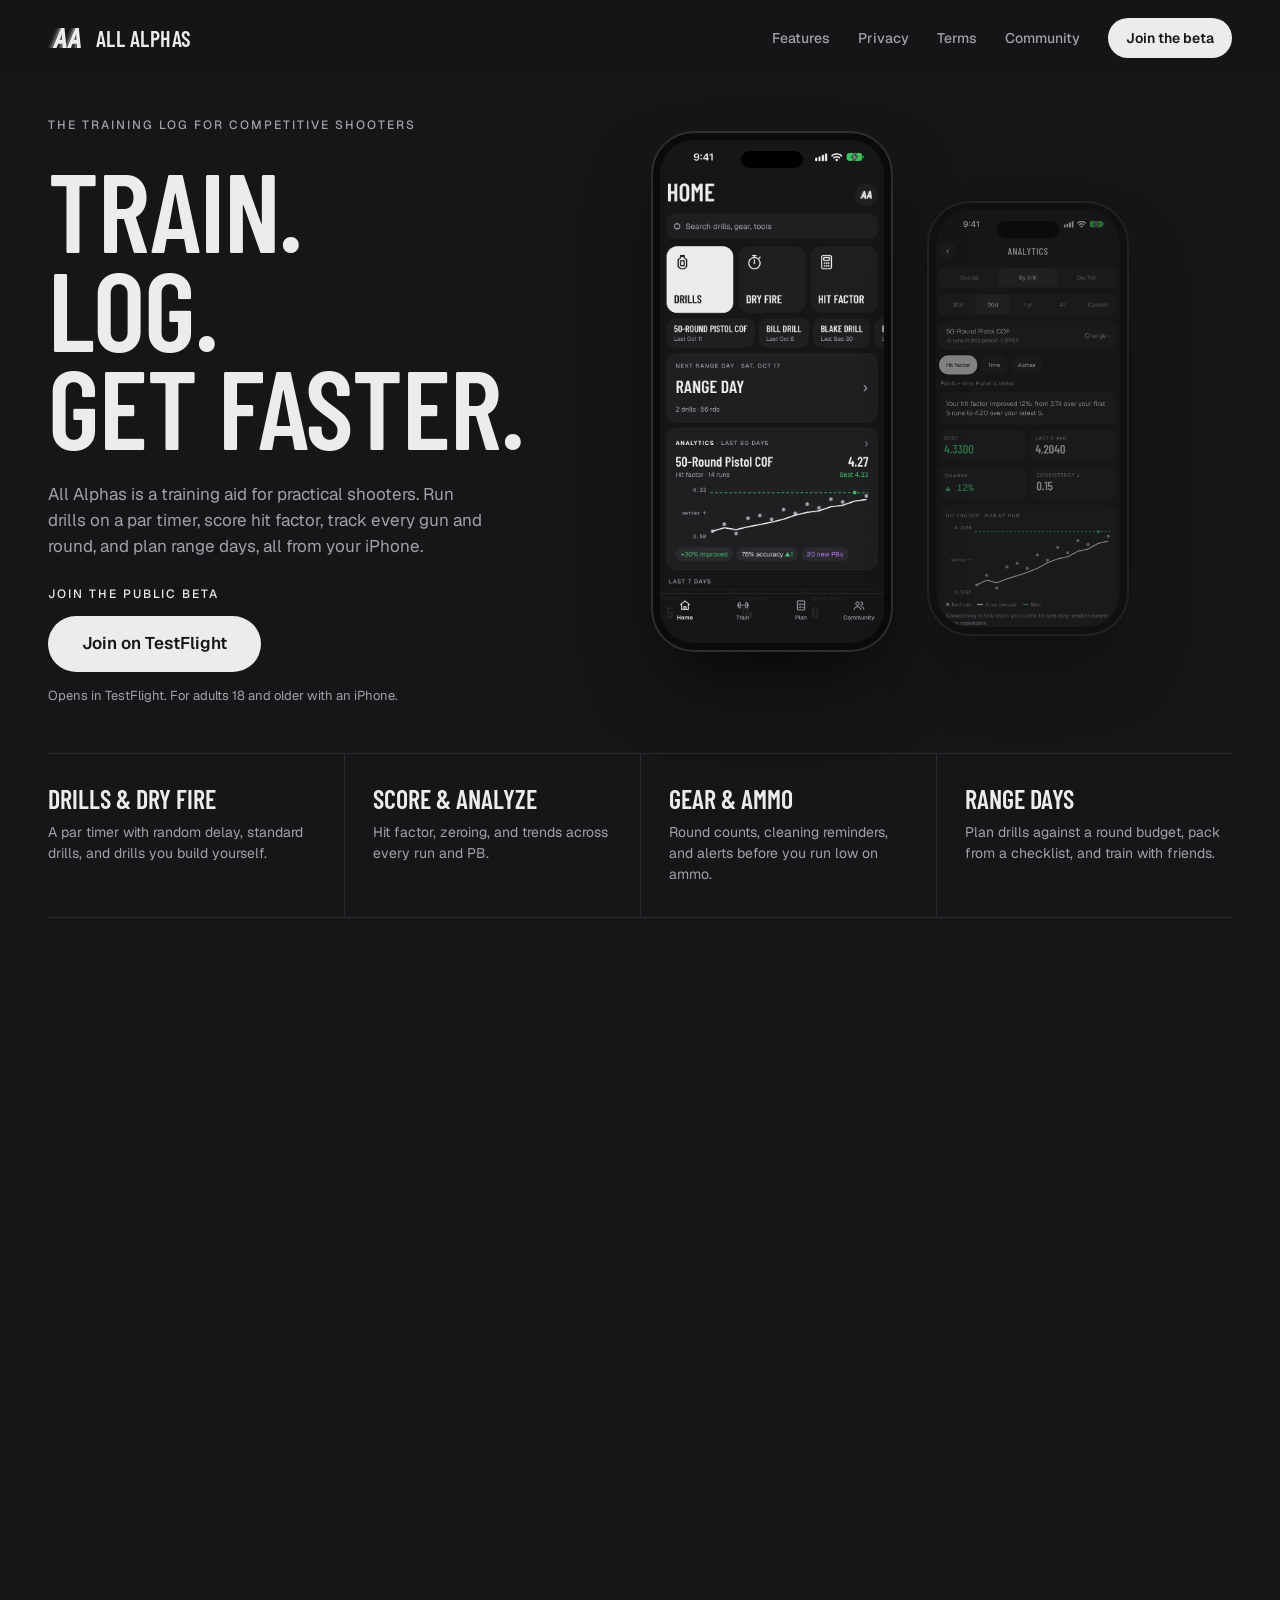
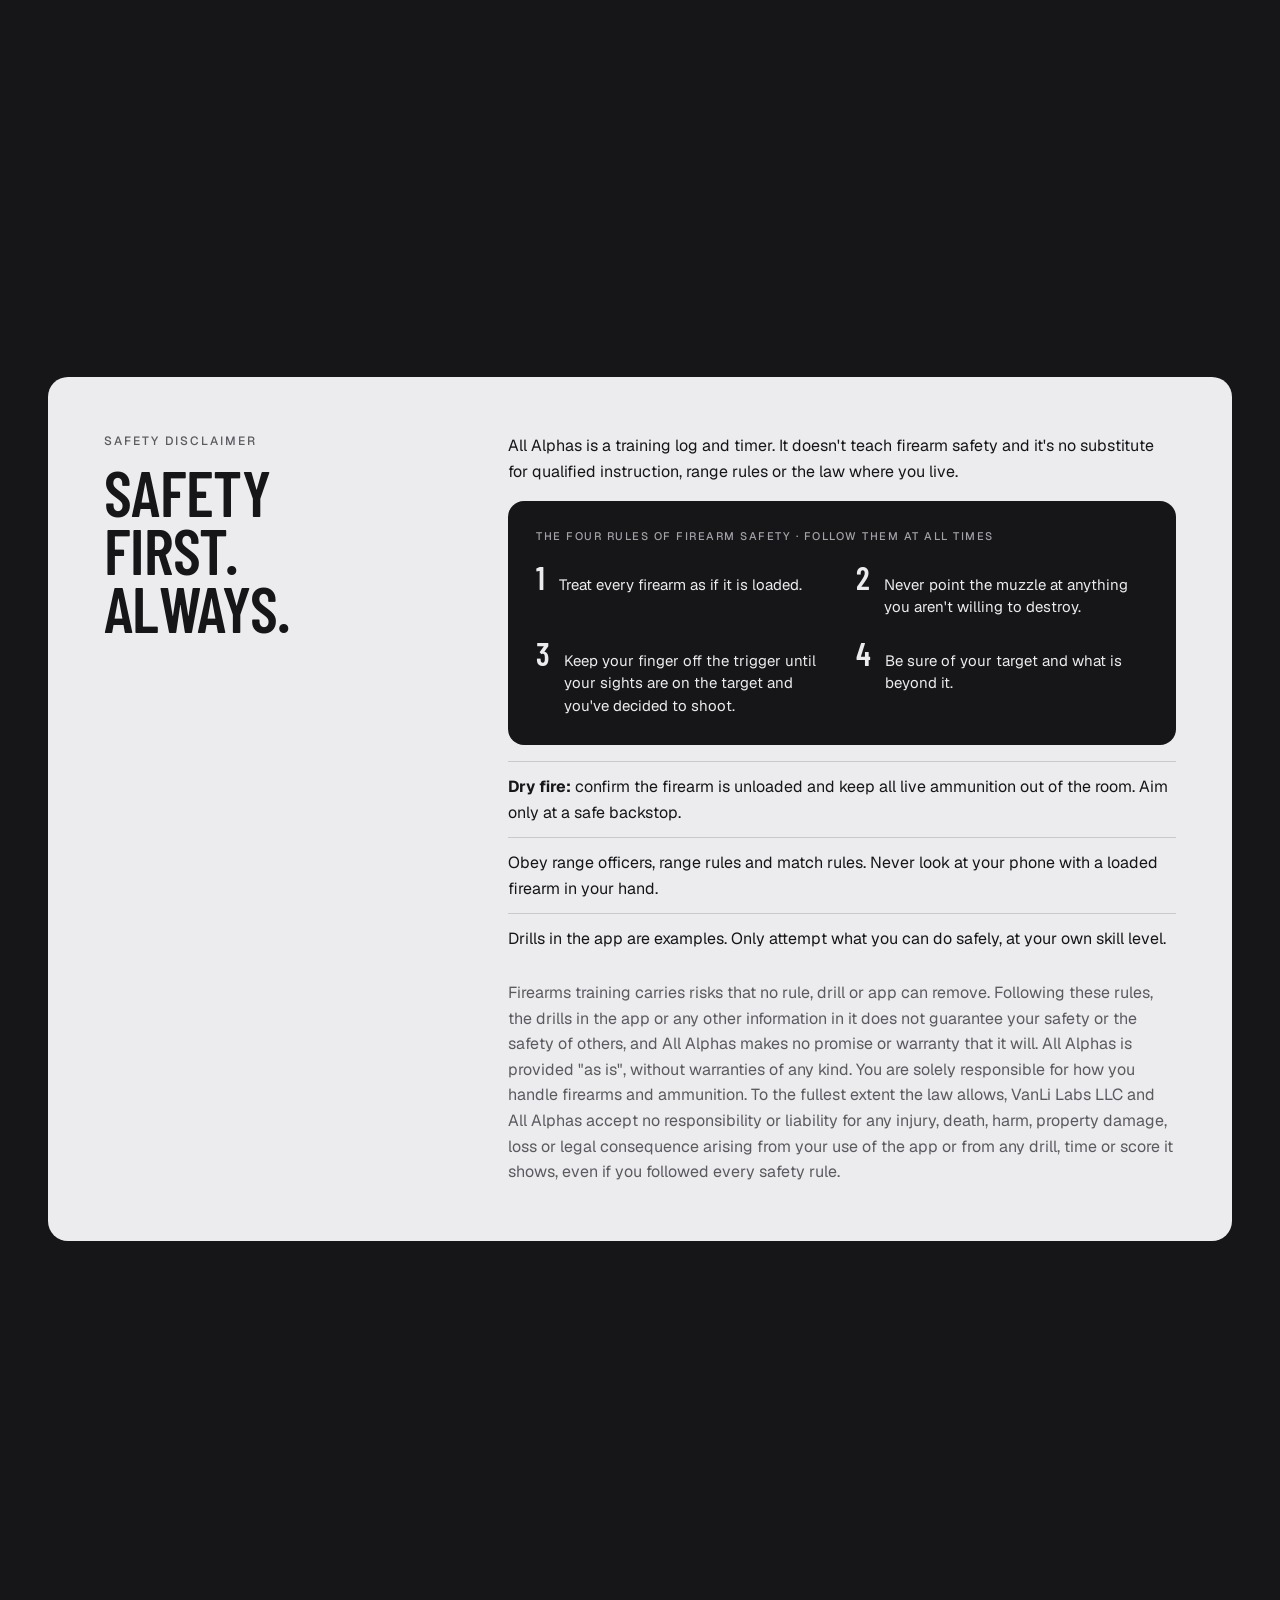
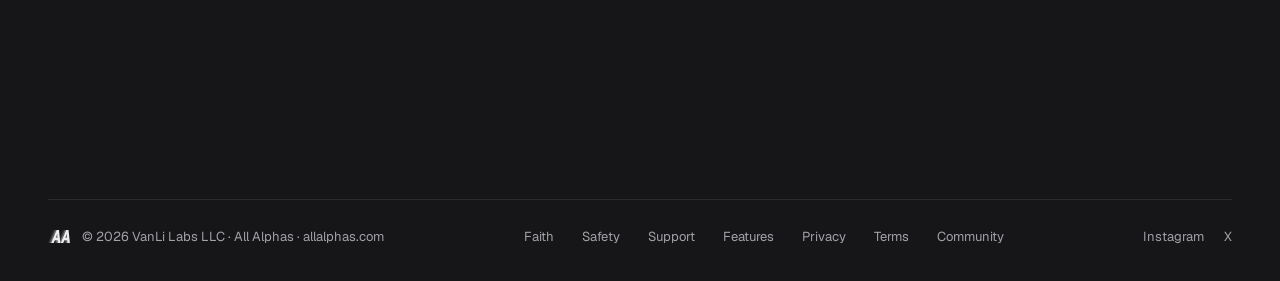
==== index.html @ 9bcdd229 "Launch audit fixes: self-hosted fonts, accessibility, stale text Fonts served from the site (OFL tex" ====
<!DOCTYPE html>
<html lang="en">
<head>
<meta charset="UTF-8">
<meta http-equiv="Content-Security-Policy" content="default-src 'self'; script-src 'self' 'sha256-rJbnbxV+ut60FUCMux+3xecOvlRTgTyFWdttNgxekUw=' 'sha256-/9OlX+zkD22YCrspq30CoqWCmmkGF4t2o6hszdd3/6A='; style-src 'self'; font-src 'self'; img-src 'self'; connect-src 'self'; object-src 'none'; base-uri 'none'; form-action 'none'; upgrade-insecure-requests">
<meta name="viewport" content="width=device-width, initial-scale=1">
<meta name="theme-color" content="#161618">
<meta name="color-scheme" content="dark">
<title>All Alphas — The training log for competitive shooters</title>
<meta name="description" content="All Alphas is a training aid for practical shooters. Run drills on a par timer, score hit factor, track every gun and round, and plan range days, all from your iPhone.">
<link rel="canonical" href="https://allalphas.com/">
<link rel="icon" type="image/png" href="/assets/favicon.png">
<link rel="apple-touch-icon" href="/assets/icon.png">
<link rel="stylesheet" href="/styles.css?v=14">
<script>
  // Old one-page links (/#privacy etc.) now live on their own pages.
  (function () {
    var pages = ['privacy', 'terms', 'community'];
    var h = location.hash.replace('#', '');
    if (pages.indexOf(h) !== -1) location.replace('/' + h + '/');
  })();
</script>
<script>
  // Scroll animations are an enhancement: skip them for people who ask for reduced motion.
  if (!window.matchMedia('(prefers-reduced-motion: reduce)').matches) document.documentElement.classList.add('js');
</script>
</head>
<body>
<a class="skip-link" href="#main">Skip to content</a>

<div class="scroll-progress" id="scroll-progress" aria-hidden="true"></div>

<nav class="nav" id="nav">
  <a href="/" class="nav-brand" aria-label="All Alphas home">
    <img src="/assets/logo.svg" alt="">
    <span class="nav-wordmark">ALL ALPHAS</span>
  </a>
  <div class="nav-links" id="nav-links">
    <a class="nav-link" href="/features/">Features</a>
    <a class="nav-link" href="/privacy/">Privacy</a>
    <a class="nav-link" href="/terms/">Terms</a>
    <a class="nav-link" href="/community/">Community</a>
    <a class="pill" href="https://testflight.apple.com/join/QeFHPPyd" target="_blank" rel="noopener" id="join-link">Join the beta</a>
  </div>
  <button class="nav-toggle" id="nav-toggle" aria-label="Open menu" aria-controls="nav-links" aria-expanded="false">&#9776;</button>
</nav>

<div id="top"></div>

<main id="main">
<section class="hero">
  <div class="hero-copy">
    <span class="eyebrow">THE TRAINING LOG FOR COMPETITIVE SHOOTERS</span>
    <h1>TRAIN.<br>LOG.<br>GET FASTER.</h1>
    <p>All Alphas is a training aid for practical shooters. Run drills on a par timer, score hit factor, track every gun and round, and plan range days, all from your iPhone.</p>
    <div class="beta" id="beta">
      <span class="beta-title">JOIN THE PUBLIC BETA</span>
      <a class="pill download-btn" href="https://testflight.apple.com/join/QeFHPPyd" target="_blank" rel="noopener">Join on TestFlight</a>
      <p class="beta-note">Opens in TestFlight. For adults 18 and older with an iPhone.</p>
    </div>
  </div>
  <div class="hero-art">
    <div class="phone behind shot-analytics">
      <img src="assets/screenshot-analytics.png" width="640" height="1391" alt="All Alphas Analytics screen showing hit factor by drill over 90 days: best 4.33, last-five average 4.20, a 12% improvement, and a run-by-run chart.">
    </div>
    <div class="phone front shot-home">
      <img src="assets/screenshot-home.png" width="640" height="1391" alt="All Alphas Home screen with shortcuts to Drills, Dry Fire and Hit Factor, the next range day, and a 90-day analytics chart for the 50-Round Pistol COF.">
    </div>
  </div>
</section>

<div class="features">
  <div class="feature">
    <h2>DRILLS &amp; DRY FIRE</h2>
    <p>A par timer with random delay, standard drills, and drills you build yourself.</p>
  </div>
  <div class="feature">
    <h2>SCORE &amp; ANALYZE</h2>
    <p>Hit factor, zeroing, and trends across every run and PB.</p>
  </div>
  <div class="feature">
    <h2>GEAR &amp; AMMO</h2>
    <p>Round counts, cleaning reminders, and alerts before you run low on ammo.</p>
  </div>
  <div class="feature">
    <h2>RANGE DAYS</h2>
    <p>Plan drills against a round budget, pack from a checklist, and train with friends.</p>
  </div>
</div>

<section class="faith" id="faith">
  <h2>STATEMENT OF FAITH</h2>
  <span class="faith-rule" aria-hidden="true"></span>
  <div class="faith-body">
    <p>Serving our Lord and Savior, Jesus Christ, will always be our first priority.</p>
    <p>Under no circumstances will we ever sacrifice this. Our faith will be shown by both words and actions as we grow.</p>
    <p>Faith is the driver of every decision we make and we take deep responsibility in the stewardship He has entrusted us.</p>
    <p>We encourage everyone to find and love Him, as He will always love you.</p>
  </div>
  <figure class="faith-verse">
    <figcaption>COLOSSIANS 3:23 (NIV)</figcaption>
    <blockquote>&ldquo;Whatever you do, work at it with all your heart, as working for the Lord.&rdquo;</blockquote>
  </figure>
  <div class="faith-brand">
    <img src="/assets/logo.svg" alt="">
    <span>ALL ALPHAS</span>
  </div>
</section>

<div class="safety-panel" id="safety">
  <div class="section-label">
    <span class="eyebrow">SAFETY DISCLAIMER</span>
    <h2>SAFETY<br>FIRST.<br>ALWAYS.</h2>
  </div>
  <div class="safety-body">
    <p>All Alphas is a training log and timer. It doesn't teach firearm safety and it's no substitute for qualified instruction, range rules or the law where you live.</p>
    <div class="rules-card">
      <span class="label">THE FOUR RULES OF FIREARM SAFETY · FOLLOW THEM AT ALL TIMES</span>
      <div class="rules-grid">
        <div class="rule"><span class="num">1</span><span class="text">Treat every firearm as if it is loaded.</span></div>
        <div class="rule"><span class="num">2</span><span class="text">Never point the muzzle at anything you aren't willing to destroy.</span></div>
        <div class="rule"><span class="num">3</span><span class="text">Keep your finger off the trigger until your sights are on the target and you've decided to shoot.</span></div>
        <div class="rule"><span class="num">4</span><span class="text">Be sure of your target and what is beyond it.</span></div>
      </div>
    </div>
    <div class="safety-list">
      <span><strong>Dry fire:</strong> confirm the firearm is unloaded and keep all live ammunition out of the room. Aim only at a safe backstop.</span>
      <span>Obey range officers, range rules and match rules. Never look at your phone with a loaded firearm in your hand.</span>
      <span>Drills in the app are examples. Only attempt what you can do safely, at your own skill level.</span>
    </div>
    <p class="liability">Firearms training carries risks that no rule, drill or app can remove. Following these rules, the drills in the app or any other information in it does not guarantee your safety or the safety of others, and All Alphas makes no promise or warranty that it will. All Alphas is provided "as is", without warranties of any kind. You are solely responsible for how you handle firearms and ammunition. To the fullest extent the law allows, VanLi Labs LLC and All Alphas accept no responsibility or liability for any injury, death, harm, property damage, loss or legal consequence arising from your use of the app or from any drill, time or score it shows, even if you followed every safety rule.</p>
  </div>
</div>

<section class="section" id="support">
  <div class="section-label">
    <span class="eyebrow">SUPPORT</span>
    <h2>GET HELP.</h2>
  </div>
  <div class="support-body">
    <div class="email-card">
      <div>
        <span class="label">EMAIL</span>
        <a href="mailto:support@allalphas.com">SUPPORT@ALLALPHAS.COM</a>
      </div>
      <a class="pill" href="mailto:support@allalphas.com">Email us</a>
    </div>
    <div class="help-grid">
      <div class="help-card">
        <span class="title">RESTORE YOUR DATA</span>
        <span class="body">Profile → Privacy &amp; data → Restore from backup. Or sign in with All Alphas Pro and turn on Cloud sync.</span>
      </div>
      <div class="help-card">
        <span class="title">MANAGE SUBSCRIPTION</span>
        <span class="body">iPhone Settings → your name → Subscriptions → All Alphas.</span>
      </div>
      <div class="help-card">
        <span class="title">DELETE YOUR ACCOUNT</span>
        <span class="body">Profile → Account → Delete account. This removes your account and cloud data.</span>
      </div>
    </div>
    <span class="support-foot">When you email, include your iOS version and the app version (shown at the bottom of Profile).</span>
  </div>
</section>

</main>

<footer>
  <div class="brand">
    <img src="/assets/logo.svg" alt="">
    <span>© 2026 VanLi Labs LLC · All Alphas · allalphas.com</span>
  </div>
  <div class="links">
    <a href="/#faith">Faith</a>
    <a href="/#safety">Safety</a>
    <a href="/#support">Support</a>
    <a href="/features/">Features</a>
    <a href="/privacy/">Privacy</a>
    <a href="/terms/">Terms</a>
    <a href="/community/">Community</a>
  </div>
  <div class="social-links">
    <a href="https://instagram.com/allalphas.app" target="_blank" rel="noopener">Instagram</a>
    <a href="https://x.com/allalphas.app" target="_blank" rel="noopener">X</a>
  </div>
</footer>

<script src="/app.js?v=9"></script>
</body>
</html>
---- styles.css ----
/* Fonts are served from this site, so no visitor data goes to a font host. SIL Open Font License: assets/fonts/OFL.txt */
@font-face { font-family: 'Barlow Condensed'; font-style: normal; font-weight: 500; font-display: swap; src: url('/assets/fonts/BarlowCondensed_500Medium.ttf') format('truetype'); }
@font-face { font-family: 'Barlow Condensed'; font-style: normal; font-weight: 600; font-display: swap; src: url('/assets/fonts/BarlowCondensed_600SemiBold.ttf') format('truetype'); }
@font-face { font-family: 'Barlow Condensed'; font-style: normal; font-weight: 700; font-display: swap; src: url('/assets/fonts/BarlowCondensed_700Bold.ttf') format('truetype'); }
@font-face { font-family: 'Geist'; font-style: normal; font-weight: 400; font-display: swap; src: url('/assets/fonts/Geist_400Regular.ttf') format('truetype'); }
@font-face { font-family: 'Geist'; font-style: normal; font-weight: 500; font-display: swap; src: url('/assets/fonts/Geist_500Medium.ttf') format('truetype'); }
@font-face { font-family: 'Geist'; font-style: normal; font-weight: 600; font-display: swap; src: url('/assets/fonts/Geist_600SemiBold.ttf') format('truetype'); }
@font-face { font-family: 'Geist'; font-style: normal; font-weight: 700; font-display: swap; src: url('/assets/fonts/Geist_700Bold.ttf') format('truetype'); }
@font-face { font-family: 'Geist Mono'; font-style: normal; font-weight: 500; font-display: swap; src: url('/assets/fonts/GeistMono_500Medium.ttf') format('truetype'); }
@font-face { font-family: 'Geist Mono'; font-style: normal; font-weight: 600; font-display: swap; src: url('/assets/fonts/GeistMono_600SemiBold.ttf') format('truetype'); }

/* All Alphas marketing site — tokens taken from src/theme/tokens.ts in ethanlight1110/all-alphas */

:root {
  --bg: #161618;
  --card: #1f1f22;
  --raise: #2a2a2e;
  --line: #2a2a2e;
  --ink: #ececee;
  --mute: #a1a1a8;
  --faint: #6c6c73;
  --inv: #ececee;
  --inv-ink: #161618;
  --good: #3fc168;
  --bad: #ff6f6b;
  --pb: #ba7afb;
  --inverted-surface: #ececee;
  --inverted-ink: #161618;
  --inverted-mute: #5a5a60;
  --inverted-rule: #c9c9cd;
  --inverted-rule-2: #d0d0d4;
  --content-max: 74rem;
  --side-pad: 3rem;
  color-scheme: dark;
}

* { box-sizing: border-box; }

html {
  background: var(--bg);
  scroll-behavior: smooth;
  /* The nav is sticky, so in-page links stop just below it. */
  scroll-padding-top: 4.75rem;
}

body {
  margin: 0;
  background: var(--bg);
  color: var(--ink);
  font-family: 'Geist', system-ui, -apple-system, sans-serif;
  -webkit-font-smoothing: antialiased;
}

a { color: inherit; text-decoration: none; overflow-wrap: anywhere; }

/* Feedback is instant on press (not on release). The tiny touchstart listener in app.js makes
   :active fire on iOS Safari. The default grey tap flash is replaced by these states. */
a, button { -webkit-tap-highlight-color: transparent; }
a:active, .nav-toggle:active { opacity: .6; }

a:focus-visible, button:focus-visible {
  outline: 2px solid var(--ink);
  outline-offset: 3px;
}
.safety-panel a:focus-visible { outline-color: var(--inverted-ink); }

.display {
  font-family: 'Barlow Condensed', sans-serif;
  text-transform: uppercase;
}

.mono {
  font-family: 'Geist Mono', ui-monospace, monospace;
}

.wrap {
  max-width: var(--content-max);
  margin: 0 auto;
  padding-left: var(--side-pad);
  padding-right: var(--side-pad);
}

/* ---------- Nav ---------- */

/* Translucent, sticky chrome: content scrolls underneath. The divider only appears once the page
   has scrolled (app.js toggles .scrolled), so it separates the bar from content rather than
   sitting there permanently. */
.nav {
  position: sticky;
  top: 0;
  z-index: 40;
  display: flex;
  align-items: center;
  justify-content: space-between;
  padding: 1.125rem var(--side-pad);
  background: rgba(22, 22, 24, .86); /* dense enough to keep the links legible over the light Safety panel */
  -webkit-backdrop-filter: blur(20px) saturate(180%);
  backdrop-filter: blur(20px) saturate(180%);
  border-bottom: 1px solid transparent;
  transition: border-color 200ms ease;
}

.nav.scrolled { border-bottom-color: var(--line); }

@supports not ((backdrop-filter: blur(1px)) or (-webkit-backdrop-filter: blur(1px))) {
  .nav { background: var(--bg); }
}
@media (prefers-reduced-transparency: reduce) {
  .nav { background: var(--bg); -webkit-backdrop-filter: none; backdrop-filter: none; }
}
@media (prefers-contrast: more) {
  .nav { background: var(--bg); -webkit-backdrop-filter: none; backdrop-filter: none; border-bottom-color: var(--mute); }
}

.nav-brand {
  display: flex;
  align-items: center;
  gap: 0.75rem;
  /* 44px-tall hit area without changing the look */
  padding: 0.75rem 0;
  margin: -0.75rem 0;
}

.nav-brand img {
  width: 36px;
  height: auto;
}

.nav-wordmark {
  font: 600 1.375rem/1 'Barlow Condensed', sans-serif;
  letter-spacing: 0.0227em;
}

.nav-links {
  display: flex;
  align-items: center;
  gap: 1.75rem;
  font: 500 0.875rem 'Geist', sans-serif;
}

.nav-links a.nav-link {
  color: var(--mute);
  transition: color 150ms ease;
}

.pill {
  display: inline-flex;
  align-items: center;
  height: 2.5rem;
  padding: 0 1.125rem;
  border-radius: 999px;
  background: var(--inv);
  color: var(--inv-ink);
  font: 600 0.875rem/1 'Geist', sans-serif;
  position: relative;
  transition: background 150ms ease, transform 220ms cubic-bezier(.2, .7, .2, 1);
}

/* Invisible padding so the tap area is at least 44px tall even when the pill is 36-40px. */
.pill::before {
  content: "";
  position: absolute;
  inset: -4px -2px;
}

/* Responds on press, settles back with a soft ease-out on release. */
.pill:active {
  opacity: 1;
  transform: scale(.97);
  transition-duration: 80ms, 80ms;
}

.nav-toggle {
  display: none;
  background: none;
  border: none;
  color: var(--ink);
  font-size: 1.75rem;
  line-height: 1;
  cursor: pointer;
  padding: 0.25rem 0.5rem;
  min-width: 2.75rem;
  min-height: 2.75rem;
  align-items: center;
  justify-content: center;
}

/* Hover only on devices that can hover (on touch it sticks after a tap). */
@media (hover: hover) {
  .nav-links a.nav-link:hover,
  footer .links a:hover,
  footer .social-links a:hover { color: var(--ink); }
  .pill:hover { background: #ffffff; }
}

/* ---------- Hero ---------- */

.hero {
  display: grid;
  grid-template-columns: minmax(0,1fr) minmax(0,1fr);
  align-items: center;
  padding: 0 var(--side-pad) 3rem;
  gap: 1.5rem;
}

.hero-copy {
  display: flex;
  flex-direction: column;
  gap: 1.625rem;
  padding-top: 2.5rem;
}

.eyebrow {
  font: 500 0.75rem 'Geist', sans-serif;
  letter-spacing: 0.1667em;
  color: var(--mute);
}

.hero h1 {
  margin: 0;
  font: 600 7rem/.88 'Barlow Condensed', sans-serif;
  letter-spacing: -.01em;
}

.hero p {
  margin: 0;
  max-width: 27.5rem;
  font: 400 1.0625rem/1.55 'Geist', sans-serif;
  color: var(--mute);
}

.store-row {
  display: flex;
  align-items: center;
  gap: 1rem;
  flex-wrap: wrap;
}

.store-badge {
  height: 3.25rem;
  padding: 0 1.375rem;
  border-radius: 12px;
  background: #000;
  border: 1px solid #4a4a50;
  display: flex;
  flex-direction: column;
  justify-content: center;
  color: #fff;
}

.store-badge span.small { font: 500 0.625rem 'Geist', sans-serif; }
.store-badge span.big { font: 600 1.1875rem/1 'Geist', sans-serif; }

.store-caption {
  font: 500 0.75rem 'Geist Mono', monospace;
  color: var(--mute);
}

/* ---------- Beta sign-up ---------- */

.beta {
  display: flex;
  flex-direction: column;
  align-items: flex-start;
  gap: 0.875rem;
  width: 100%;
  max-width: 28.75rem;
}

.beta-form,
.beta-done {
  display: flex;
  flex-direction: column;
  gap: 0.625rem;
  width: 100%;
  text-align: left;
}

.beta-form[hidden],
.beta-done[hidden],
.store-badge[hidden] { display: none; }

.beta-title {
  font: 500 0.75rem 'Geist', sans-serif;
  letter-spacing: 0.1667em;
  color: var(--ink);
}

.beta-row {
  display: flex;
  gap: 0.625rem;
  width: 100%;
}

.beta-input {
  flex: 1 1 0;
  min-width: 0;
  height: 3rem;
  padding: 0 1rem;
  border-radius: 12px;
  border: 1px solid #3a3a40;
  background: var(--card);
  color: var(--ink);
  font: 400 1rem 'Geist', sans-serif;
  appearance: none;
  -webkit-appearance: none;
}

.beta-input::placeholder { color: var(--faint); }

.beta-input:focus-visible,
.beta-check input:focus-visible {
  outline: 2px solid var(--ink);
  outline-offset: 2px;
}

.beta-submit {
  height: 3rem;
  padding: 0 1.375rem;
  border: none;
  cursor: pointer;
  white-space: nowrap;
  font-size: 0.9375rem;
}

.beta-submit:disabled { opacity: .6; cursor: default; }

.beta-check {
  display: flex;
  align-items: center;
  gap: 0.625rem;
  font: 400 0.875rem/1.4 'Geist', sans-serif;
  color: var(--mute);
  cursor: pointer;
}

.beta-check input {
  width: 20px;
  height: 20px;
  flex: 0 0 auto;
  margin: 0;
  accent-color: var(--ink);
}

.beta-status {
  margin: 0;
  min-height: 0;
  font: 500 0.875rem/1.4 'Geist', sans-serif;
  color: var(--good);
}
.beta-status:empty { display: none; }
.beta-status.error { color: var(--bad); }

.hero .beta-note,
.hero .beta-done p {
  margin: 0;
  max-width: none;
  font: 400 0.8125rem/1.5 'Geist', sans-serif;
  color: var(--mute);
}

.hero .beta-done p { font-size: 1.0625rem; }

.beta-note a { text-decoration: underline; }

.beta-trap {
  position: absolute;
  left: -10000px;
  width: 1px;
  height: 1px;
  overflow: hidden;
}

.visually-hidden {
  position: absolute;
  width: 1px;
  height: 1px;
  margin: -1px;
  padding: 0;
  overflow: hidden;
  clip: rect(0 0 0 0);
  white-space: nowrap;
  border: 0;
}

.hero-art {
  position: relative;
  display: flex;
  flex-wrap: wrap;
  align-items: flex-start;
  gap: 2.25rem;
}

.phone {
  position: relative;
  display: block;
  box-sizing: border-box;
  width: 240px;
  flex: 0 0 auto;
  aspect-ratio: 282 / 610;
  border-radius: 42px;
  background: #0b0b0c;
  border: 1px solid #2e2e33;
  box-shadow: 0 0 0 1px #2e2e33, 0 40px 80px -20px rgba(0,0,0,.7);
  padding: 7px;
}

.phone img {
  display: block;
  width: 100%;
  height: 100%;
  object-fit: cover;
  border-radius: 34px;
  background: #161618;
}

.phone::after {
  content: "";
  position: absolute;
  top: 18px;
  left: 50%;
  transform: translateX(-50%);
  width: 62px;
  height: 17px;
  border-radius: 9px;
  background: #000;
  pointer-events: none;
}

.hero-art .behind {
  order: 2;
  opacity: .5;
  margin-top: 70px;
  width: 200px;
}

.hero-art .front {
  order: 1;
}

/* ---------- Feature strip ---------- */

.features {
  margin: 0 var(--side-pad);
  display: grid;
  grid-template-columns: repeat(4, minmax(0, 1fr));
  border-top: 1px solid var(--line);
  border-bottom: 1px solid var(--line);
}

.feature {
  padding: 2rem 1.75rem;
  border-left: 1px solid var(--line);
  display: flex;
  flex-direction: column;
  gap: 0.625rem;
}

.feature:first-child {
  border-left: none;
  padding-left: 0;
}

.feature:last-child {
  padding-right: 0;
}

.feature h2,
.feature h3 {
  margin: 0;
  font: 600 1.625rem/1 'Barlow Condensed', sans-serif;
}

.feature p {
  margin: 0;
  font: 400 0.875rem/1.5 'Geist', sans-serif;
  color: var(--mute);
}

/* ---------- Section shells ---------- */

.section {
  padding: 6.875rem var(--side-pad) 0;
  display: grid;
  grid-template-columns: 21.25rem minmax(0,1fr);
  gap: 4rem;
  scroll-margin-top: 1.5rem;
}

.section:last-of-type { padding-bottom: 6.875rem; }

.section-label {
  display: flex;
  flex-direction: column;
  gap: 0.875rem;
}

.section-label .eyebrow { color: var(--mute); }

.section-label h1,
.section-label h2 {
  margin: 0;
  font: 600 4rem/.9 'Barlow Condensed', sans-serif;
  letter-spacing: -.01em;
}

.section-date {
  font: 500 0.75rem 'Geist Mono', monospace;
  color: var(--mute);
}

/* ---------- Support ---------- */

.support-body {
  display: flex;
  flex-direction: column;
  gap: 0.875rem;
}

.email-card {
  background: var(--card);
  border-radius: 20px;
  padding: 2rem;
  display: flex;
  justify-content: space-between;
  align-items: center;
  gap: 1.5rem;
  flex-wrap: wrap;
}

.email-card .label {
  font: 500 0.6875rem 'Geist', sans-serif;
  letter-spacing: 0.1364em;
  color: var(--mute);
}

.email-card a {
  font: 600 clamp(1.125rem, 5vw, 2.25rem)/1.15 'Barlow Condensed', sans-serif;
  display: block;
  margin-top: 0.375rem;
  overflow-wrap: anywhere;
}

.help-grid {
  display: grid;
  grid-template-columns: repeat(3, minmax(0, 1fr));
  gap: 0.875rem;
}

.help-card {
  background: var(--card);
  border-radius: 20px;
  padding: 1.5rem;
  display: flex;
  flex-direction: column;
  gap: 0.5rem;
}

.help-card .title {
  font: 600 1.25rem/1.05 'Barlow Condensed', sans-serif;
}

.help-card .body {
  font: 400 0.875rem/1.5 'Geist', sans-serif;
  color: var(--mute);
}

.support-foot {
  font: 400 0.8125rem 'Geist', sans-serif;
  color: var(--mute);
}

/* ---------- Safety (inverted panel) ---------- */

.safety-panel {
  margin: 6.875rem var(--side-pad) 0;
  padding: 3.5rem;
  border-radius: 20px;
  background: var(--inverted-surface);
  color: var(--inverted-ink);
  display: grid;
  grid-template-columns: 21.25rem minmax(0,1fr);
  gap: 4rem;
  scroll-margin-top: 1.5rem;
}

.safety-panel .eyebrow { color: var(--inverted-mute); }

.safety-panel h2 {
  margin: 0;
  font: 600 4rem/.9 'Barlow Condensed', sans-serif;
  letter-spacing: -.01em;
}

.safety-body {
  display: flex;
  flex-direction: column;
  gap: 1rem;
  font: 400 1rem/1.6 'Geist', sans-serif;
  max-width: 42.5rem;
}

.safety-body > p { margin: 0; }

.rules-card {
  background: var(--bg);
  color: var(--ink);
  border-radius: 16px;
  padding: 1.75rem;
  display: flex;
  flex-direction: column;
  gap: 1.125rem;
}

.rules-card .label {
  font: 500 0.6875rem 'Geist', sans-serif;
  letter-spacing: 0.1364em;
  color: var(--mute);
}

.rules-grid {
  display: grid;
  grid-template-columns: repeat(2, minmax(0, 1fr));
  gap: 1.125rem 1.75rem;
}

.rule {
  display: flex;
  gap: 0.875rem;
  align-items: baseline;
}

.rule .num {
  font: 600 2rem/1 'Barlow Condensed', sans-serif;
  flex: none;
}

.rule .text {
  font: 400 0.9375rem/1.5 'Geist', sans-serif;
}

.safety-list {
  display: flex;
  flex-direction: column;
  border-top: 1px solid var(--inverted-rule);
}

.safety-list span {
  padding: 0.75rem 0;
  border-bottom: 1px solid var(--inverted-rule);
  font: 400 1rem/1.6 'Geist', sans-serif;
}

.safety-list span:last-child { border-bottom: none; }

.liability {
  color: var(--inverted-mute);
}

/* ---------- Legal (privacy / terms) ---------- */

.legal-list {
  display: flex;
  flex-direction: column;
  max-width: 42.5rem;
  border-top: 1px solid var(--line);
}

.legal-item {
  padding: 1.375rem 0;
  border-bottom: 1px solid var(--line);
  display: flex;
  flex-direction: column;
  gap: 0.5rem;
}

.legal-item:last-child { border-bottom: none; }

.legal-item h3 {
  margin: 0;
  font: 600 1.375rem 'Barlow Condensed', sans-serif;
}

.legal-item p {
  margin: 0;
  font: 400 0.9375rem/1.6 'Geist', sans-serif;
  color: var(--mute);
}

.legal-item p a { color: var(--ink); text-decoration: underline; }

.clause {
  padding: 1.375rem 0;
  border-bottom: 1px solid var(--line);
  display: grid;
  grid-template-columns: 2.5rem 1fr;
  gap: 0.75rem;
}

.clause:last-child { border-bottom: none; }

.clause .num {
  font: 500 0.8125rem 'Geist Mono', monospace;
  color: var(--mute);
  padding-top: 0.25rem;
}

.clause .body {
  display: flex;
  flex-direction: column;
  gap: 0.5rem;
}

.clause h3 {
  margin: 0;
  font: 600 1.375rem 'Barlow Condensed', sans-serif;
}

.clause p {
  margin: 0;
  font: 400 0.9375rem/1.6 'Geist', sans-serif;
  color: var(--mute);
}

.clause p a { color: var(--ink); text-decoration: underline; }

/* ---------- Footer ---------- */

footer {
  margin: 0 var(--side-pad);
  padding: 1.75rem 0 2.25rem;
  border-top: 1px solid var(--line);
  display: flex;
  justify-content: space-between;
  align-items: center;
  flex-wrap: wrap;
  gap: 1rem;
  font: 400 0.8125rem 'Geist', sans-serif;
  color: var(--mute);
}

footer .brand {
  display: flex;
  align-items: center;
  gap: 0.625rem;
}

footer .brand img { width: 24px; height: auto; }

footer .links {
  display: flex;
  gap: 1.75rem;
  flex-wrap: wrap;
}

footer .social-links {
  display: flex;
  gap: 1.25rem;
  flex-wrap: wrap;
}

/* On touch screens, give footer links a 44px-tall row (desktop keeps the compact footer). */
@media (pointer: coarse), (max-width: 35em) {
  footer .links,
  footer .social-links { gap: 0 1.5rem; }
  footer .links a,
  footer .social-links a {
    display: inline-flex;
    align-items: center;
    min-height: 2.75rem;
  }
}

/* ---------- Inner pages ---------- */

.nav-links a.nav-link[aria-current="page"] { color: var(--ink); }

.page-main { padding-bottom: 6.875rem; }
.page-main .section { padding-top: 4.5rem; }
.page-main .section:last-of-type { padding-bottom: 0; }
.page-main .safety-panel { margin-top: 4.5rem; }

/* ---------- Faith ---------- */

.faith {
  scroll-margin-top: 1.5rem;
  max-width: 51.25rem;
  margin: 0 auto;
  padding: 6rem var(--side-pad) 0;
  display: flex;
  flex-direction: column;
  align-items: center;
  gap: 2.5rem;
  text-align: center;
}

.faith h1,
.faith h2 {
  margin: 0;
  font: 600 clamp(2.75rem, 9vw, 6rem)/.95 'Barlow Condensed', sans-serif;
  letter-spacing: -.01em;
}

.faith-rule {
  display: block;
  width: 80px;
  height: 3px;
  border-radius: 2px;
  background: var(--good);
}

.faith-body {
  display: flex;
  flex-direction: column;
  gap: 1.75rem;
  max-width: 43.75rem;
}

.faith-body p {
  margin: 0;
  font: 400 clamp(1.125rem, 2.4vw, 1.5rem)/1.6 'Geist', sans-serif;
}

.faith-verse {
  margin: 0.5rem 0 0;
  display: flex;
  flex-direction: column;
  gap: 0.75rem;
  max-width: 43.75rem;
}

.faith-verse figcaption {
  font: 500 0.875rem 'Geist', sans-serif;
  letter-spacing: 0.2857em;
  color: var(--good);
}

.faith-verse blockquote {
  margin: 0;
  font: italic 400 clamp(1.125rem, 2.4vw, 1.5rem)/1.6 'Geist', sans-serif;
  color: var(--mute);
}

.faith-brand {
  margin-top: 1.5rem;
  display: flex;
  flex-direction: column;
  align-items: center;
  gap: 0.75rem;
}

.faith-brand img { width: 64px; height: auto; }

.faith-brand span {
  font: 600 1.375rem/1 'Barlow Condensed', sans-serif;
  letter-spacing: 0.1364em;
}

@media (max-width: 35em) {
  .faith { padding-top: 3.5rem; gap: 2rem; }
  .page-main .section { padding-top: 3rem; }
  .page-main .safety-panel { margin-top: 3rem; }
}

/* ---------- Scroll motion ---------- */
/* Everything here is gated on html.js, which a head script only sets when the visitor has not
   asked for reduced motion. Without it the page is fully visible and static. */

.scroll-progress {
  position: fixed;
  top: 0;
  left: 0;
  right: 0;
  height: 2px;
  background: var(--ink);
  transform: scaleX(0);
  transform-origin: 0 50%;
  z-index: 50;
  pointer-events: none;
}

.js .reveal {
  opacity: 0;
  transform: translateY(16px);
  transition:
    opacity .45s cubic-bezier(.2, .7, .2, 1) var(--d, 0ms),
    transform .45s cubic-bezier(.2, .7, .2, 1) var(--d, 0ms),
    translate .25s ease;
}

.js .reveal.in {
  opacity: 1;
  transform: none;
}

/* The back phone is intentionally dimmed. */
.js .hero-art .behind.reveal.in { opacity: .5; }

/* Phones: fade/rise in, then keep drifting up (a little faster than the page) as you scroll
   down, so the exit follows the same vertical path as the entrance. The drift is a CSS
   scroll-driven (view-timeline) animation, so the browser runs it on the compositor thread,
   in step with the finger, and it reverses by itself when you scroll back. No JavaScript runs
   while scrolling (iOS Safari can't keep JS-driven transforms in sync with its off-thread
   scrolling, which is what looked choppy). Browsers without support keep the phones still on
   touch devices; desktop falls back to app.js. The hero still clips horizontally as a guard
   against sideways scrollbars. */
.js .hero { overflow-x: clip; }
.js .hero-art .phone.reveal { translate: 0 32px; transform: none; }
.js .hero-art .phone.reveal.in { translate: 0 0; }
.js .hero-art .phone {
  transition:
    opacity .5s cubic-bezier(.2, .7, .2, 1) var(--d, 0ms),
    translate .5s cubic-bezier(.2, .7, .2, 1) var(--d, 0ms);
  will-change: transform;
}

@keyframes phone-drift-front {
  to { transform: translate3d(0, -60px, 0); }
}
@keyframes phone-drift-behind {
  to { transform: translate3d(0, -110px, 0); }
}

/* view() ties progress to each phone's own position: it stays put while it is on screen and
   drifts up as it scrolls off the top, whether it sits high on desktop or below the text on a phone. */
@supports (animation-timeline: view()) {
  .js .hero-art .front,
  .js .hero-art .behind {
    animation-timing-function: linear;
    animation-fill-mode: both;
    animation-duration: 1ms; /* required by some engines; the timeline controls progress */
    animation-timeline: view(block);
    animation-range: exit 0% exit 100%;
  }
  .js .hero-art .front  { animation-name: phone-drift-front; }
  .js .hero-art .behind { animation-name: phone-drift-behind; }
}
/* (Fallback for desktop browsers without scroll-driven animations: app.js writes translate / rotate inline.) */

/* Hover lift uses `translate` so it never fights the reveal's `transform`. */
@media (hover: hover) {
  .js .help-card:hover,
  .js .email-card:hover { translate: 0 -3px; }
}

@media (prefers-reduced-motion: reduce) {
  html { scroll-behavior: auto; }
}

/* ---------- Responsive ---------- */

@media (max-width: 71.875em) {
  .hero-art .phone.shot-home { position: static; margin: 0 auto; }
  .hero-art .phone.shot-analytics { display: none; }
}

@media (max-width: 56.25em) {
  .hero {
    grid-template-columns: minmax(0,1fr);
    min-height: 0;
    padding-top: 3rem;
    padding-bottom: 2rem;
    text-align: center;
  }
  .hero-copy { align-items: center; padding-top: 0; }
  .hero p { max-width: 30rem; }
  .beta { align-items: center; }
  .beta-note, .beta-check { text-align: left; }
  .hero-art { margin-top: 2rem; height: auto; }

  .features {
    grid-template-columns: repeat(2, minmax(0, 1fr));
  }
  .feature:nth-child(2n+1) { border-left: none; padding-left: 0; }
  .feature:nth-child(n+3) { border-top: 1px solid var(--line); padding-top: 2rem; }

  .section, .safety-panel {
    grid-template-columns: minmax(0,1fr);
    gap: 2rem;
  }

  .help-grid { grid-template-columns: minmax(0,1fr); }
}

@media (max-width: 35em) {
  :root { --side-pad: 1.25rem; }

  .nav { padding: 0.875rem 1.25rem; }
  .nav-links { gap: 0.75rem; }
  .nav-brand { gap: 0.5rem; }
  .nav-brand img { width: 30px; }
  .nav-wordmark { font-size: 1.1875rem; white-space: nowrap; }
  .nav-links .pill { height: 2.25rem; padding: 0 0.875rem; font-size: 0.8125rem; white-space: nowrap; }
  .nav-links a.nav-link { display: none; }
  .nav-toggle { display: inline-flex; }

  .nav.menu-open .nav-links {
    position: absolute;
    top: 100%;
    left: 0;
    right: 0;
    background: var(--bg);
    border-bottom: 1px solid var(--line);
    flex-direction: column;
    align-items: flex-start;
    padding: 0.5rem 1.25rem 1rem;
    gap: 0;
    z-index: 20;
  }
  /* 44px-tall rows */
  .nav.menu-open .nav-links a.nav-link { display: block; padding: 0.875rem 0; width: 100%; }
  .nav.menu-open .nav-links .pill { margin-top: 0.75rem; }

  .hero h1 { font-size: 4rem; }
  .hero { padding-left: 1.25rem; padding-right: 1.25rem; }
  .beta-row { flex-direction: column; }
  .beta-input, .beta-submit { width: 100%; flex: 0 0 auto; }
  .features { margin-left: 1.25rem; margin-right: 1.25rem; grid-template-columns: minmax(0,1fr); }
  .feature { border-left: none !important; padding-left: 0 !important; }
  .feature:nth-child(n+2) { border-top: 1px solid var(--line); padding-top: 1.75rem; }

  .section-label h1, .section-label h2, .safety-panel h2 { font-size: 2.75rem; }
  .rules-grid { grid-template-columns: minmax(0,1fr); }
  .safety-panel { margin-left: 1.25rem; margin-right: 1.25rem; padding: 2rem 1.5rem; }

  footer { margin-left: 1.25rem; margin-right: 1.25rem; }
}

@media (max-width: 22.5em) {
  .nav { padding-left: 0.875rem; padding-right: 0.875rem; }
  .nav-links { gap: 0.375rem; }
  .nav-wordmark { font-size: 1rem; letter-spacing: 0; }
  .nav-links .pill { padding: 0 0.6875rem; font-size: 0.75rem; }
  .nav-toggle { padding: 0.25rem 0.25rem; }
}

/* ---------- Download button ---------- */

.download-btn {
  height: 3.5rem;
  padding: 0 2.125rem;
  font-size: 1.0625rem;
}

/* ---------- Features page ---------- */

.feat-hero {
  display: grid;
  grid-template-columns: minmax(0, 1fr) minmax(0, 1fr);
  align-items: center;
  gap: 1.5rem;
  padding: 4.5rem var(--side-pad) 0;
}

.feat-hero-copy {
  display: flex;
  flex-direction: column;
  align-items: flex-start;
  gap: 1.625rem;
}

.feat-hero h1 {
  margin: 0;
  font: 600 clamp(3.25rem, 8vw, 6rem)/.9 'Barlow Condensed', sans-serif;
  letter-spacing: -.01em;
}

.feat-hero p {
  margin: 0;
  max-width: 27.5rem;
  font: 400 1.0625rem/1.55 'Geist', sans-serif;
  color: var(--mute);
}

.feat-shots {
  display: flex;
  align-items: flex-start;
  justify-content: center;
  gap: 1.75rem;
}

.feat-shots .phone.second { margin-top: 70px; }

.feat-grid {
  display: grid;
  grid-template-columns: repeat(3, minmax(0, 1fr));
  gap: 1rem;
  padding: 6rem var(--side-pad) 0;
}

.feat-card {
  background: var(--card);
  border-radius: 20px;
  padding: 1.75rem;
  display: flex;
  flex-direction: column;
  gap: 1rem;
}

.feat-head {
  display: flex;
  align-items: baseline;
  justify-content: space-between;
  gap: 0.75rem;
  flex-wrap: wrap;
}

.feat-card h2 {
  margin: 0;
  font: 600 1.75rem/1 'Barlow Condensed', sans-serif;
}

.feat-tag {
  font: 500 0.6875rem 'Geist', sans-serif;
  letter-spacing: 0.1364em;
  color: var(--good);
}

.feat-card ul {
  margin: 0;
  padding: 0;
  list-style: none;
  display: flex;
  flex-direction: column;
  gap: 0.75rem;
}

.feat-card li {
  position: relative;
  padding-left: 1.125rem;
  font: 400 0.875rem/1.5 'Geist', sans-serif;
  color: var(--mute);
}

.feat-card li::before {
  content: "";
  position: absolute;
  left: 0;
  top: 8px;
  width: 6px;
  height: 6px;
  border-radius: 50%;
  background: var(--good);
}

.feat-cta {
  padding: 6.875rem var(--side-pad) 0;
  display: flex;
  flex-direction: column;
  align-items: center;
  gap: 1.75rem;
  text-align: center;
}

.feat-cta h2 {
  margin: 0;
  font: 600 clamp(2.5rem, 7vw, 4.5rem)/.95 'Barlow Condensed', sans-serif;
  letter-spacing: -.01em;
}

@media (max-width: 62.5em) {
  .feat-grid { grid-template-columns: repeat(2, minmax(0, 1fr)); }
}

@media (max-width: 56.25em) {
  .feat-hero { grid-template-columns: minmax(0, 1fr); padding-top: 3rem; text-align: center; }
  .feat-hero-copy { align-items: center; }
  .feat-shots { margin-top: 1.5rem; }
  .feat-shots .phone.second { display: none; }
}

@media (max-width: 40em) {
  .feat-grid { grid-template-columns: minmax(0, 1fr); padding-top: 4rem; }
  .feat-cta { padding-top: 4.5rem; }
}

/* Keeps "TO GET FASTER." inside a 320px screen (after the base rule so it wins). */
@media (max-width: 22.5em) {
  .feat-hero h1 { font-size: 2.75rem; }
}

/* Keyboard users can jump past the nav; it appears only when focused. */
.skip-link { position: absolute; left: 16px; top: -60px; z-index: 100; padding: 10px 16px; border-radius: 8px; background: #fff; color: #111; font-weight: 600; }
.skip-link:focus { top: 12px; }
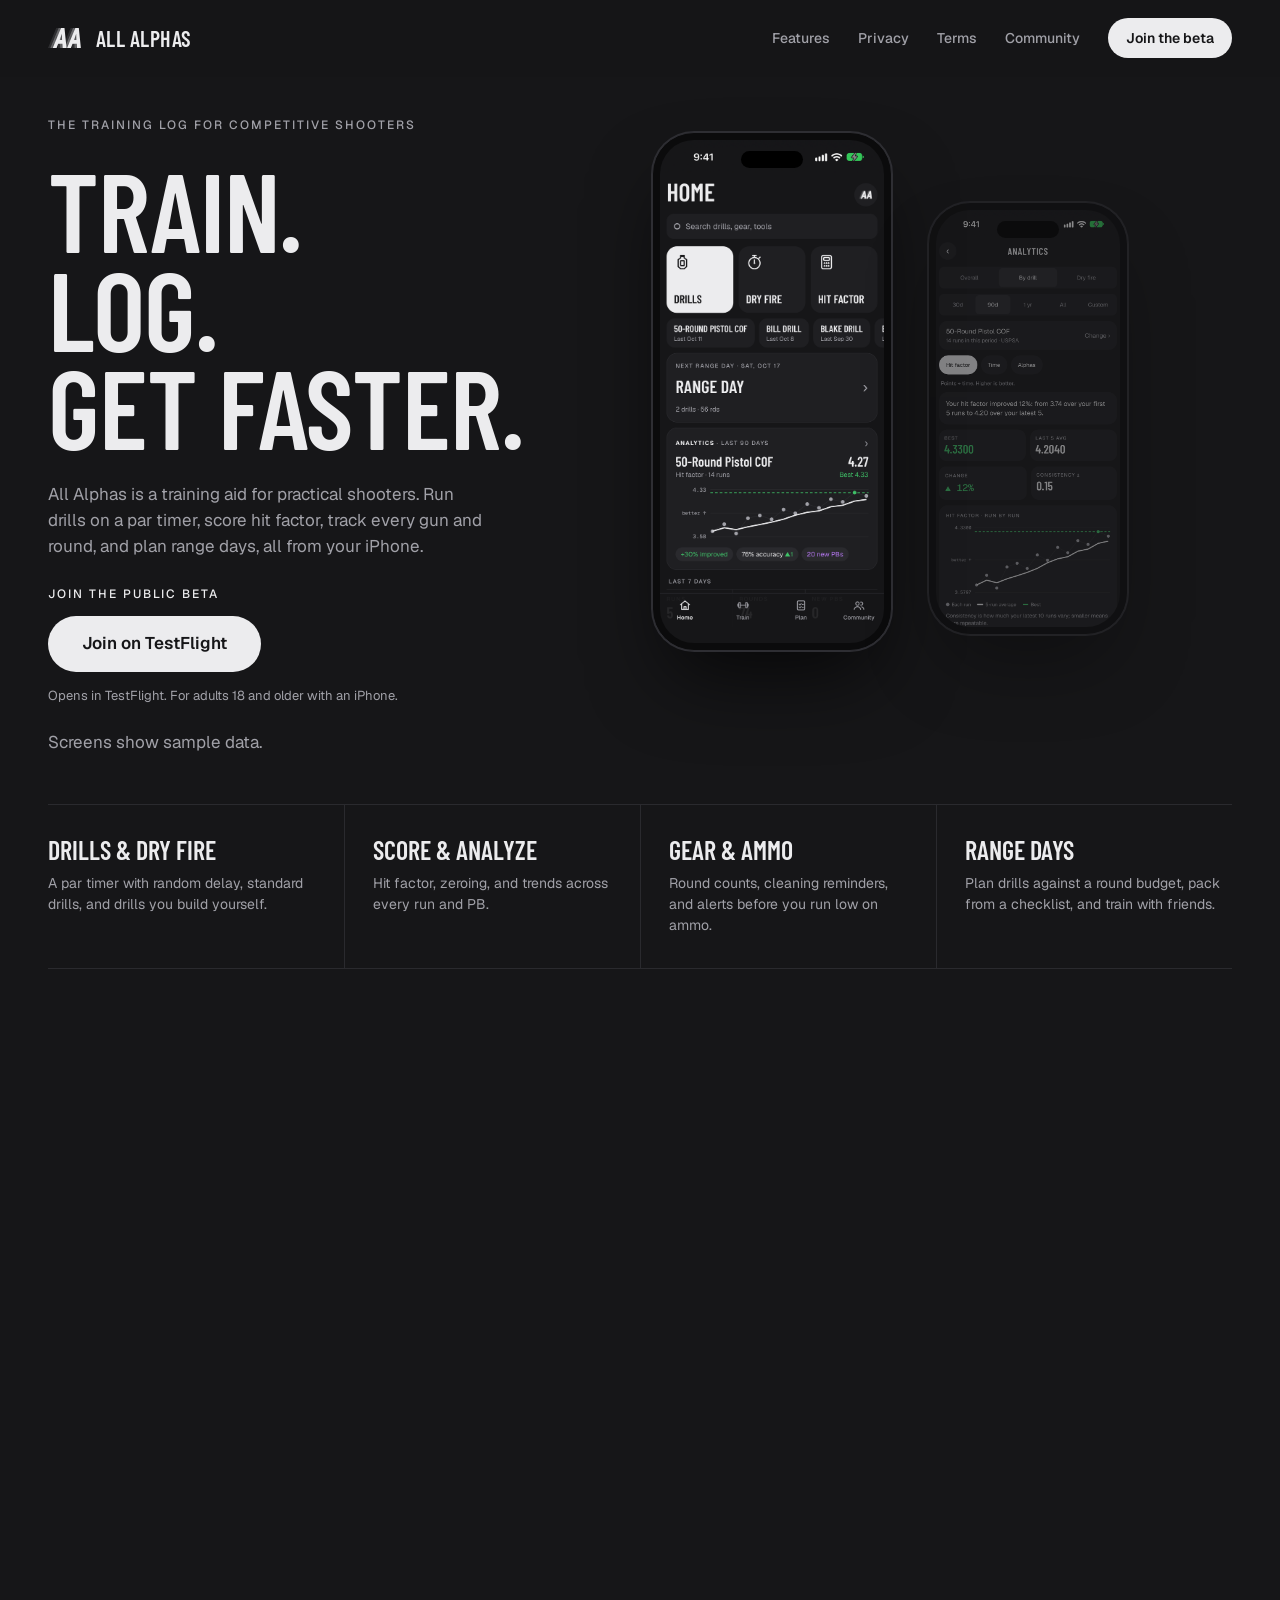
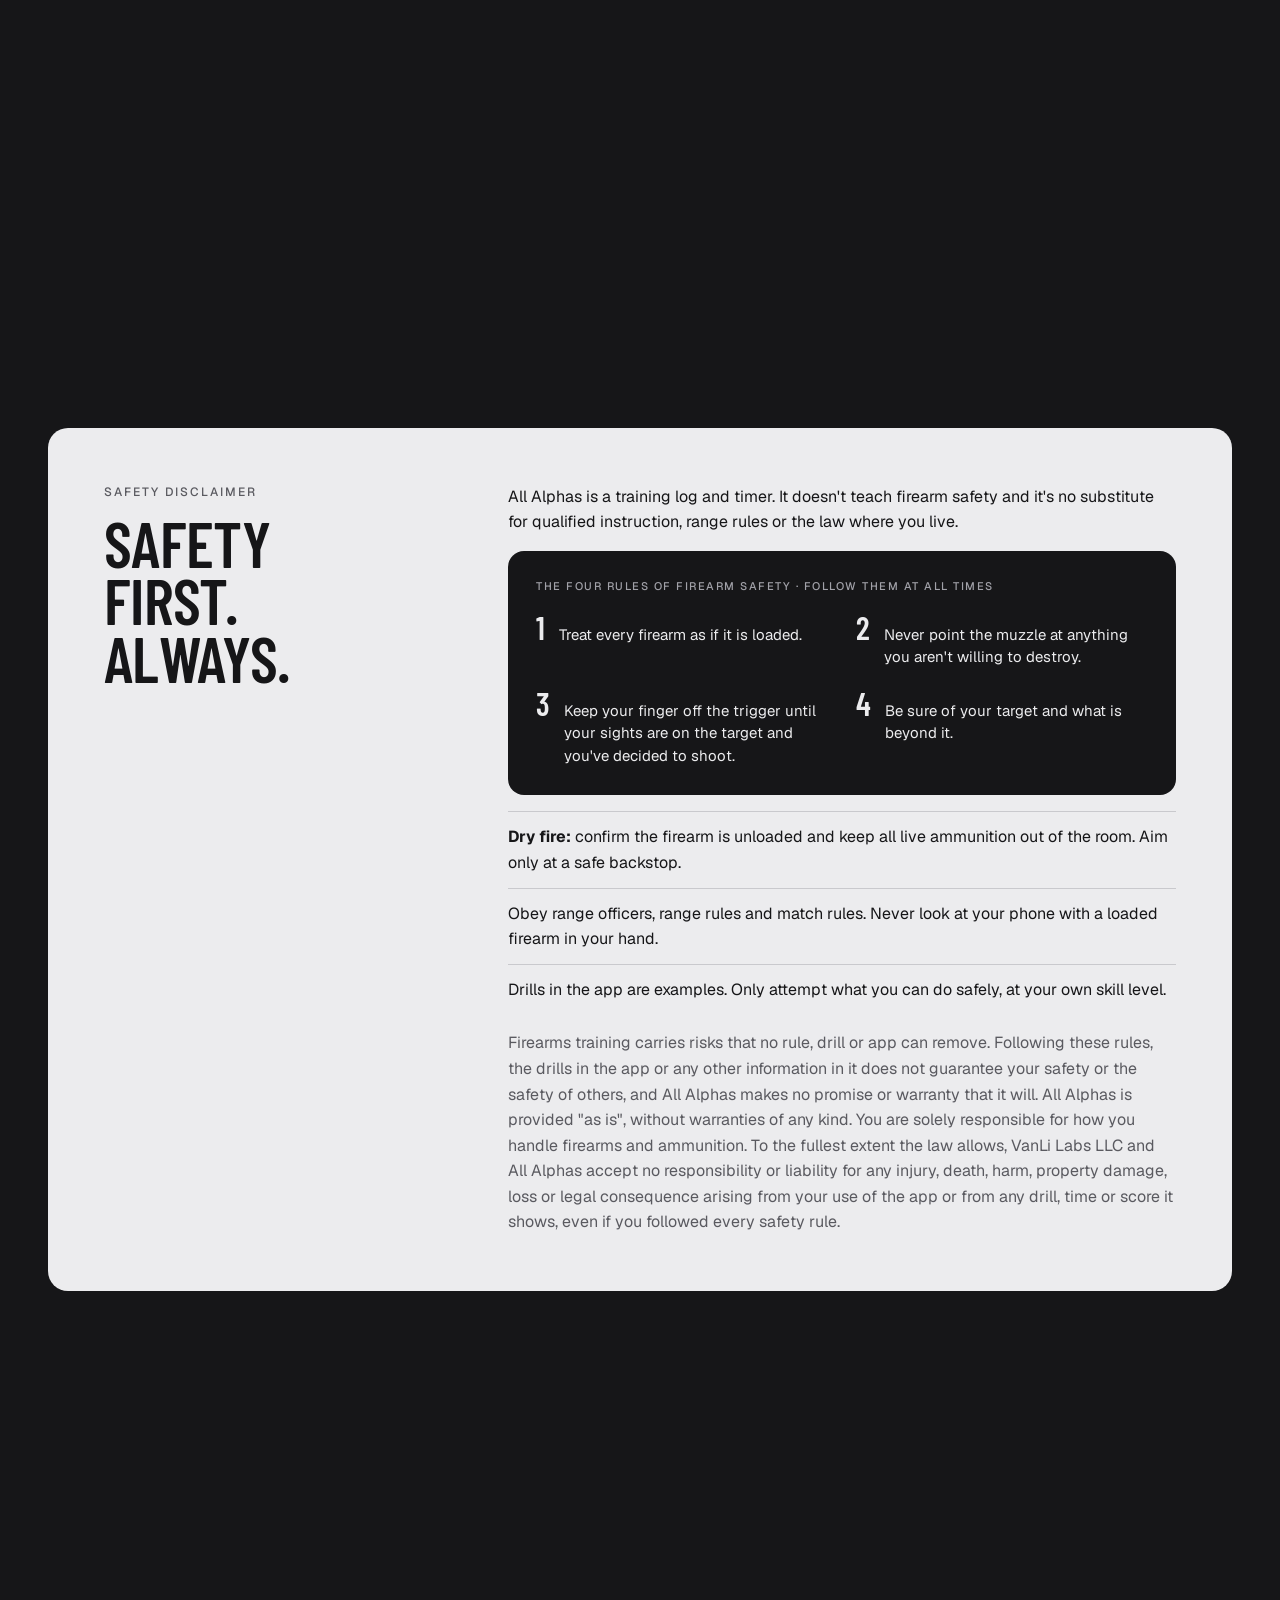
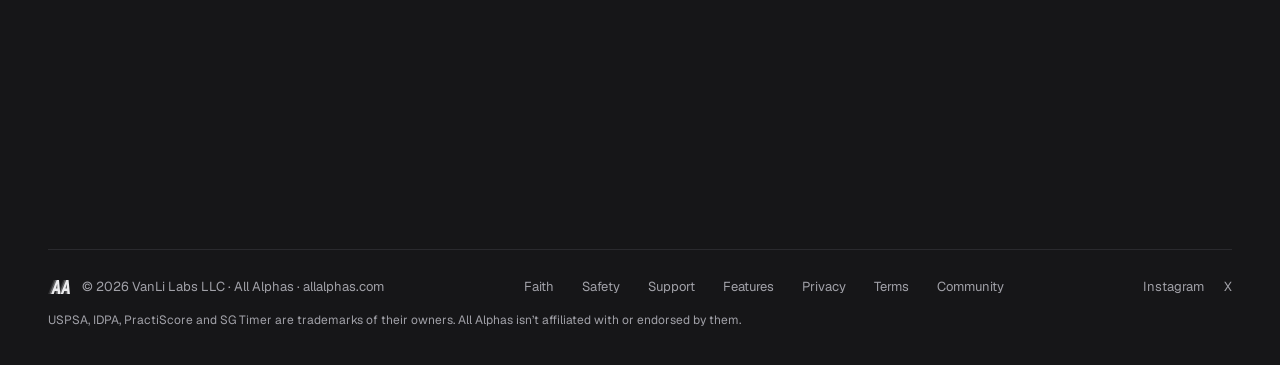
==== commit 61c687a9: "Legal updates for 1.0 (owner-approved drafts, docs/legal-drafts/1.0-CHANGES.md in the app repo) Priv" ====
--- a/index.html
+++ b/index.html
@@ -11,7 +11,7 @@
 <link rel="canonical" href="https://allalphas.com/">
 <link rel="icon" type="image/png" href="/assets/favicon.png">
 <link rel="apple-touch-icon" href="/assets/icon.png">
-<link rel="stylesheet" href="/styles.css?v=14">
+<link rel="stylesheet" href="/styles.css?v=15">
 <script>
   // Old one-page links (/#privacy etc.) now live on their own pages.
   (function () {
@@ -61,12 +61,13 @@
   </div>
   <div class="hero-art">
     <div class="phone behind shot-analytics">
-      <img src="assets/screenshot-analytics.png" width="640" height="1391" alt="All Alphas Analytics screen showing hit factor by drill over 90 days: best 4.33, last-five average 4.20, a 12% improvement, and a run-by-run chart.">
+      <img src="assets/screenshot-analytics.png" width="640" height="1391" alt="Sample data. All Alphas Analytics screen showing hit factor by drill over 90 days: best 4.33, last-five average 4.20, a 12% improvement, and a run-by-run chart.">
     </div>
     <div class="phone front shot-home">
-      <img src="assets/screenshot-home.png" width="640" height="1391" alt="All Alphas Home screen with shortcuts to Drills, Dry Fire and Hit Factor, the next range day, and a 90-day analytics chart for the 50-Round Pistol COF.">
+      <img src="assets/screenshot-home.png" width="640" height="1391" alt="Sample data. All Alphas Home screen with shortcuts to Drills, Dry Fire and Hit Factor, the next range day, and a 90-day analytics chart for the 50-Round Pistol COF.">
     </div>
   </div>
+  <p class="sample-note">Screens show sample data.</p>
 </section>
 
 <div class="features">
@@ -183,6 +184,7 @@
     <a href="https://instagram.com/allalphas.app" target="_blank" rel="noopener">Instagram</a>
     <a href="https://x.com/allalphas.app" target="_blank" rel="noopener">X</a>
   </div>
+  <p class="tm">USPSA, IDPA, PractiScore and SG Timer are trademarks of their owners. All Alphas isn’t affiliated with or endorsed by them.</p>
 </footer>
 
 <script src="/app.js?v=9"></script>
--- a/styles.css
+++ b/styles.css
@@ -747,6 +747,11 @@
 
 footer .brand img { width: 24px; height: auto; }
 
+/* Under app screenshots that show made-up numbers (audit L16). */
+.sample-note { flex-basis: 100%; width: 100%; margin: 0.75rem 0 0; text-align: left; font: 400 0.75rem/1.4 'Geist', sans-serif; color: var(--mute); }
+
+footer .tm { flex-basis: 100%; margin: 0; font-size: 0.75rem; line-height: 1.5; }
+
 footer .links {
   display: flex;
   gap: 1.75rem;
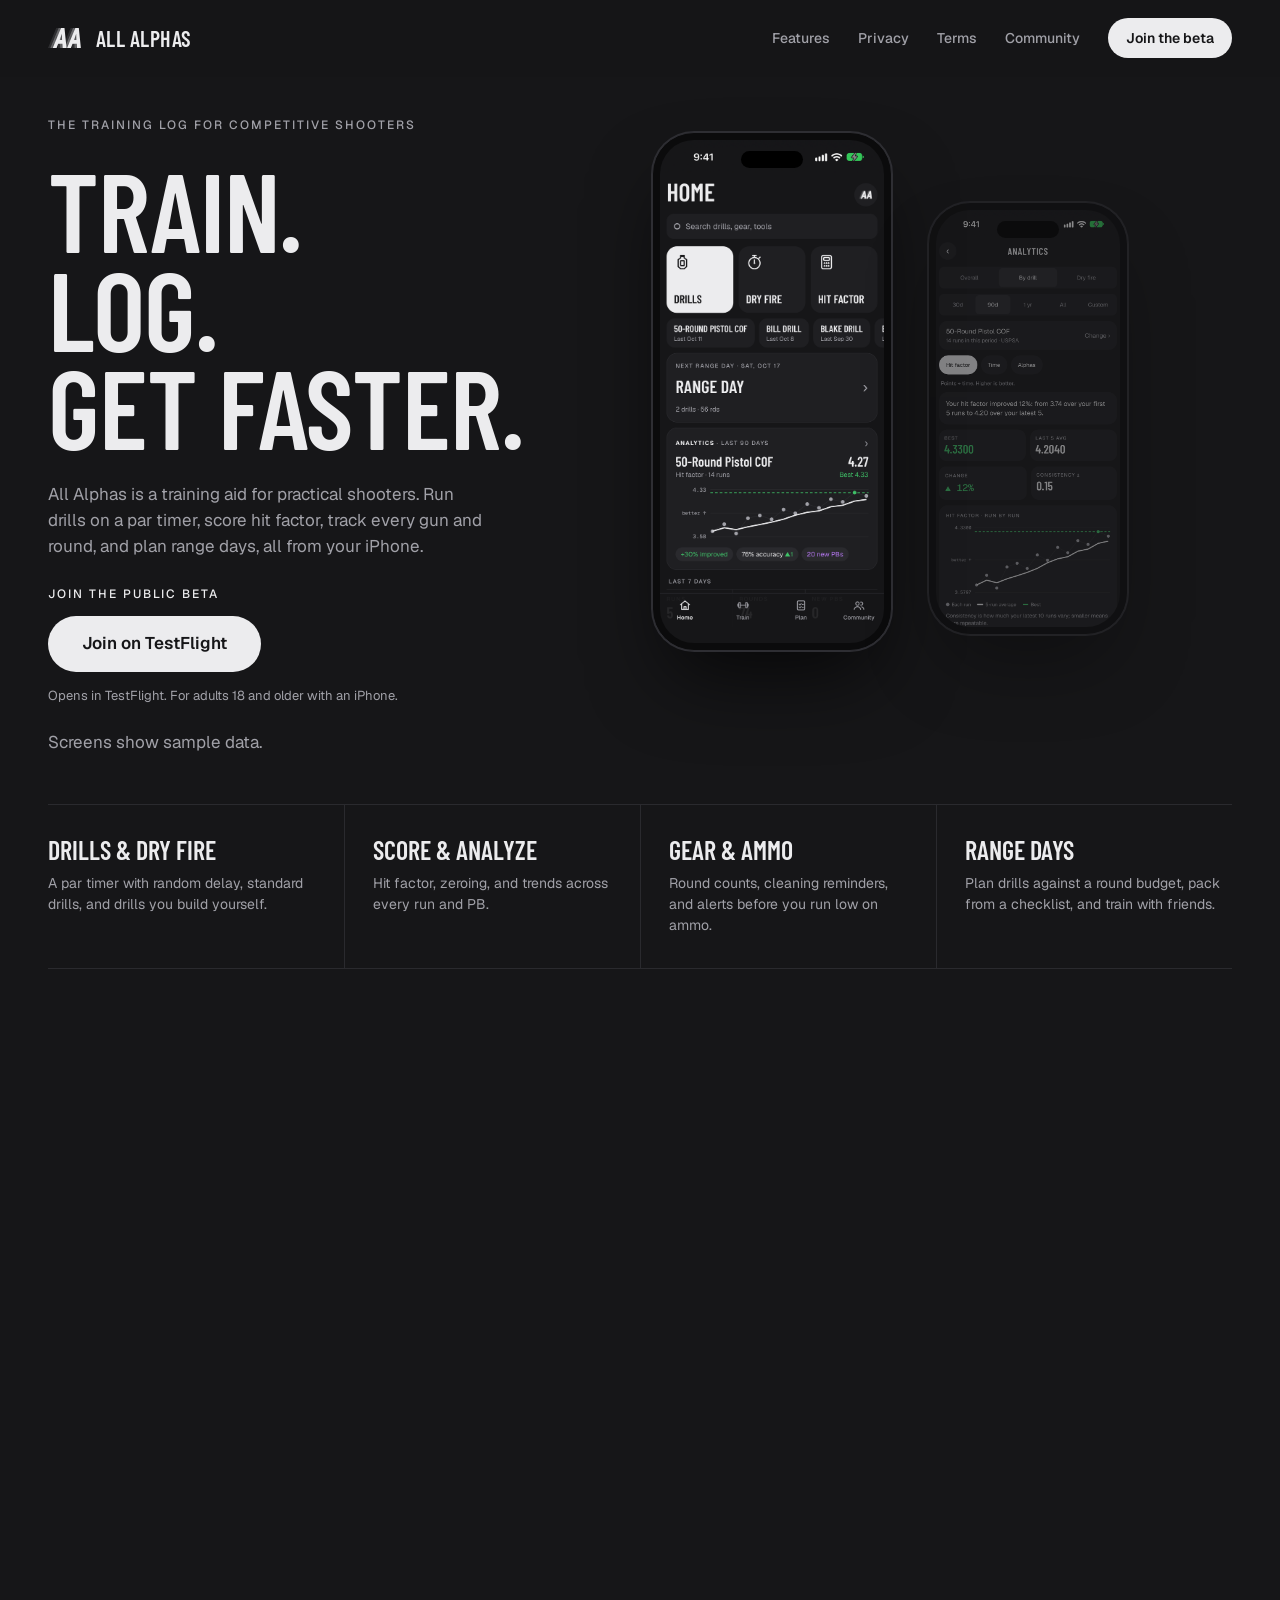
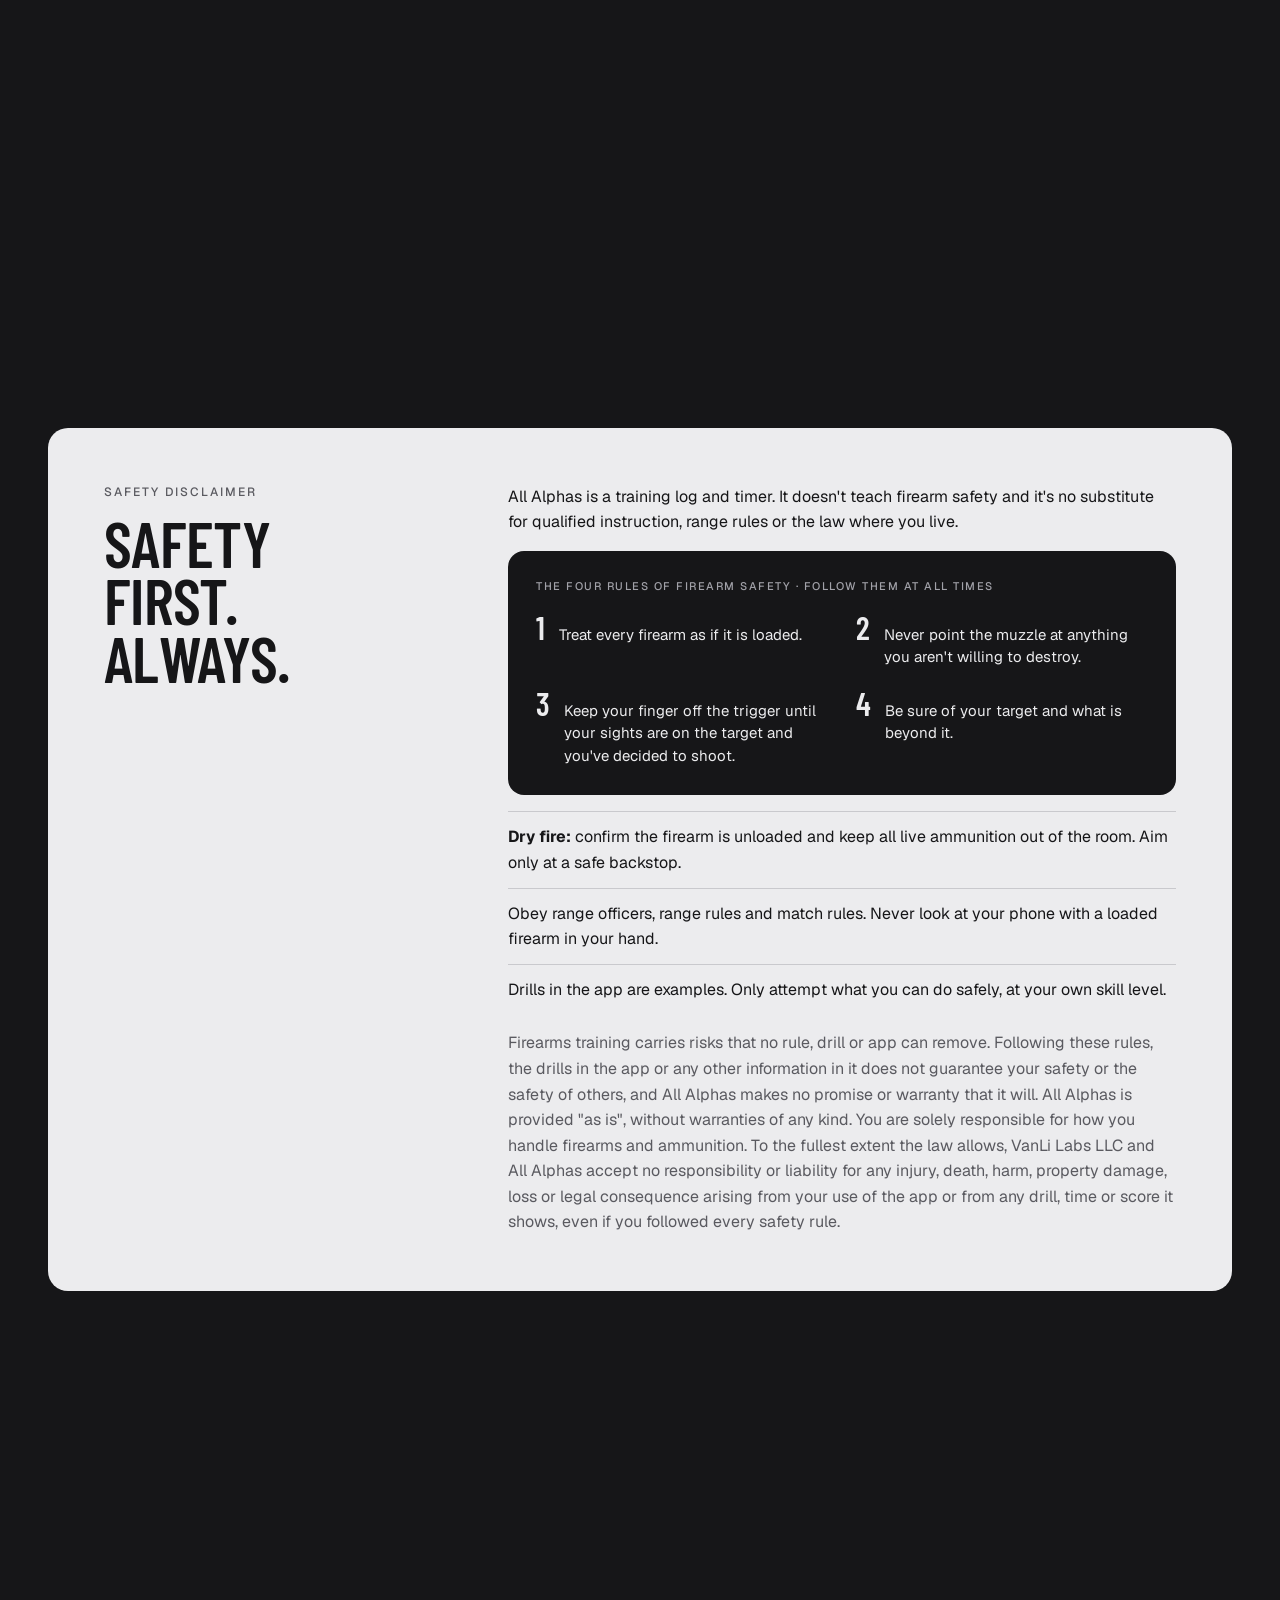
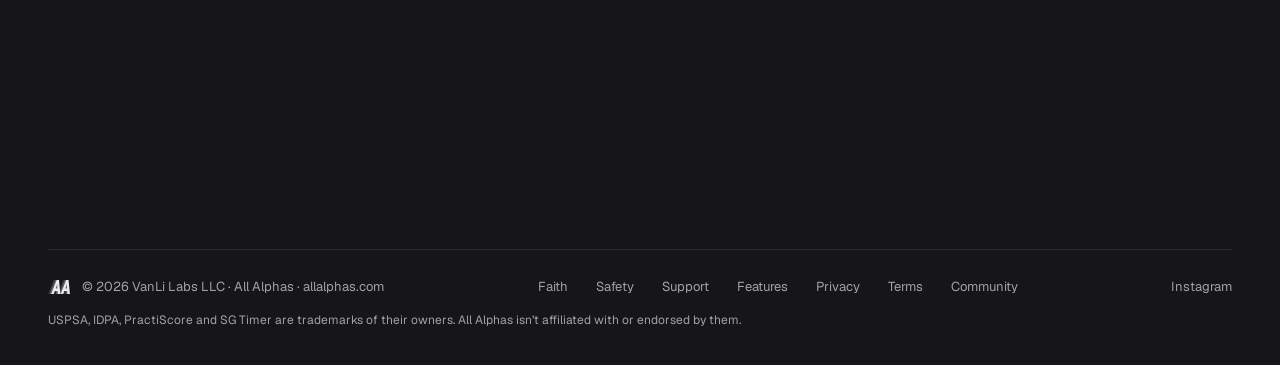
==== commit 8800a13e: "Remove the X link: the handle isn't ours (audit R9) Co-Authored-By: Claude Opus 5.5 <noreply@anthrop" ====
--- a/index.html
+++ b/index.html
@@ -182,7 +182,6 @@
   </div>
   <div class="social-links">
     <a href="https://instagram.com/allalphas.app" target="_blank" rel="noopener">Instagram</a>
-    <a href="https://x.com/allalphas.app" target="_blank" rel="noopener">X</a>
   </div>
   <p class="tm">USPSA, IDPA, PractiScore and SG Timer are trademarks of their owners. All Alphas isn’t affiliated with or endorsed by them.</p>
 </footer>
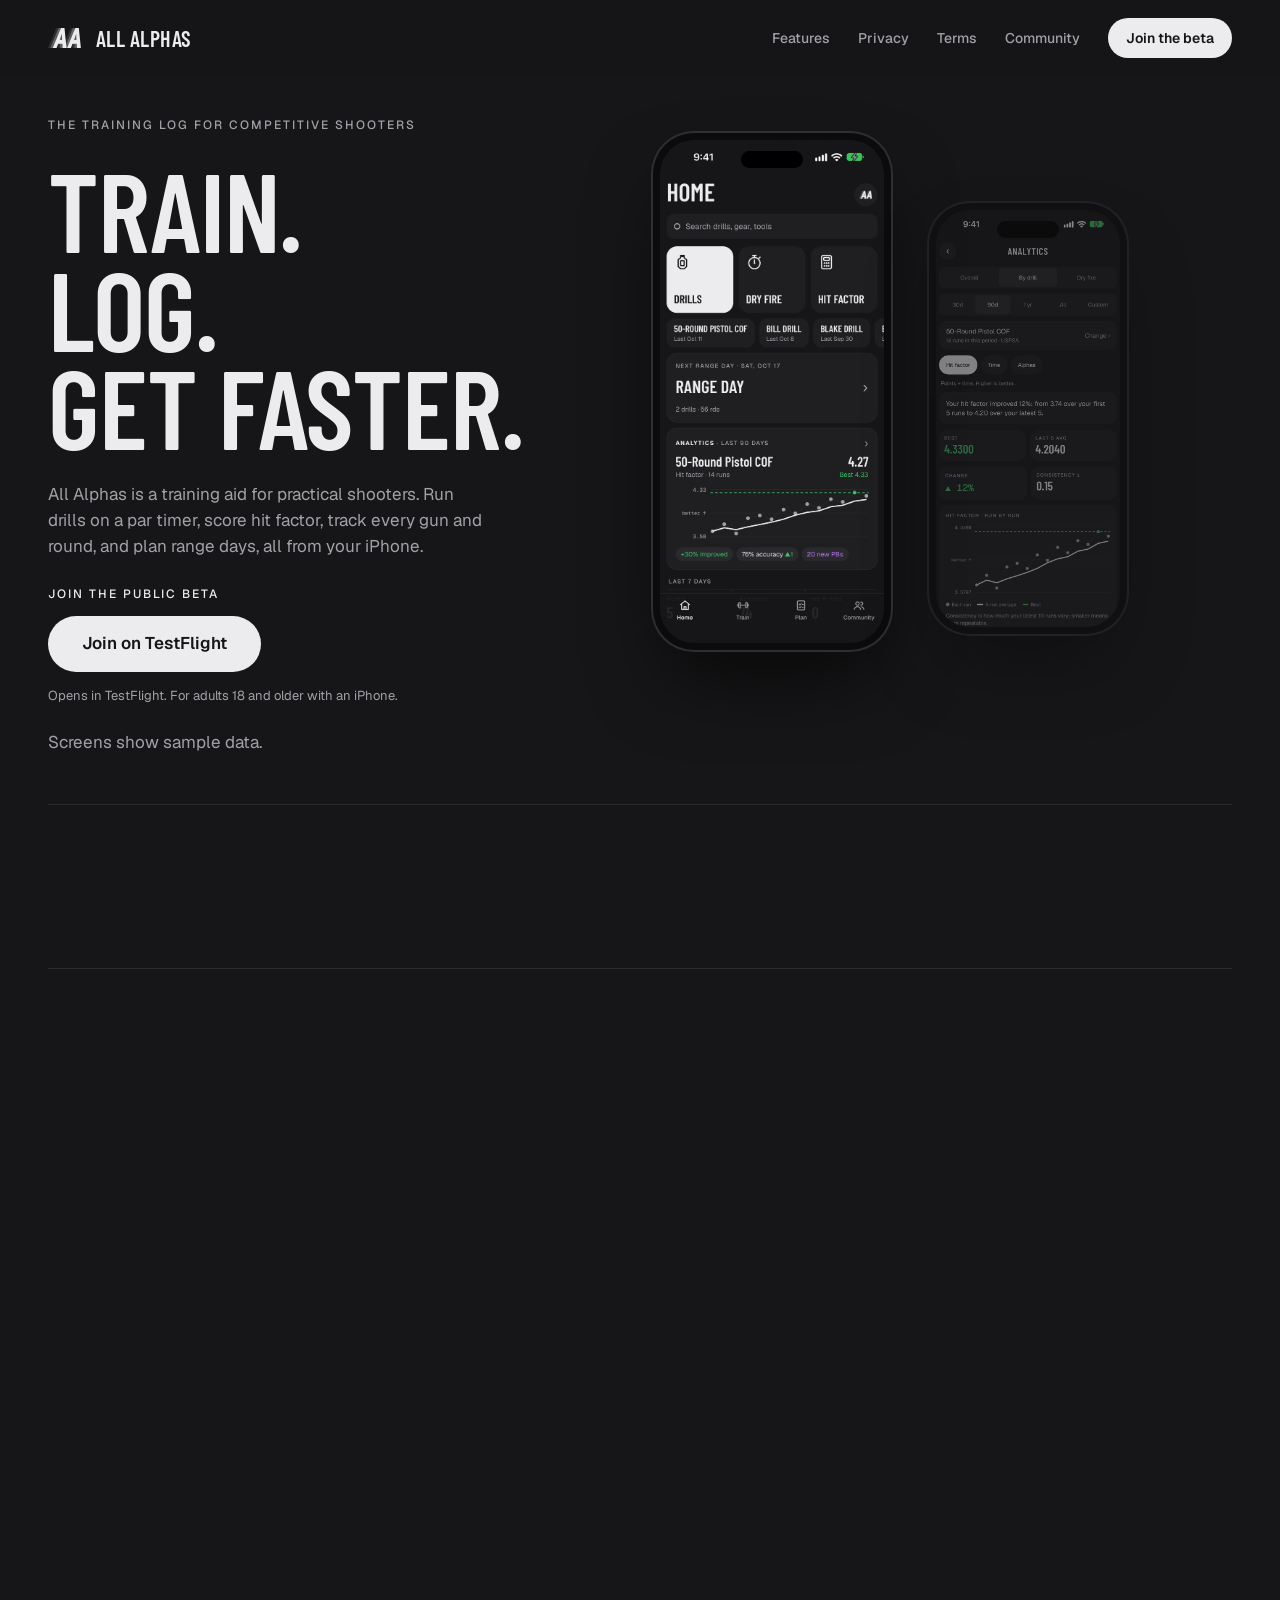
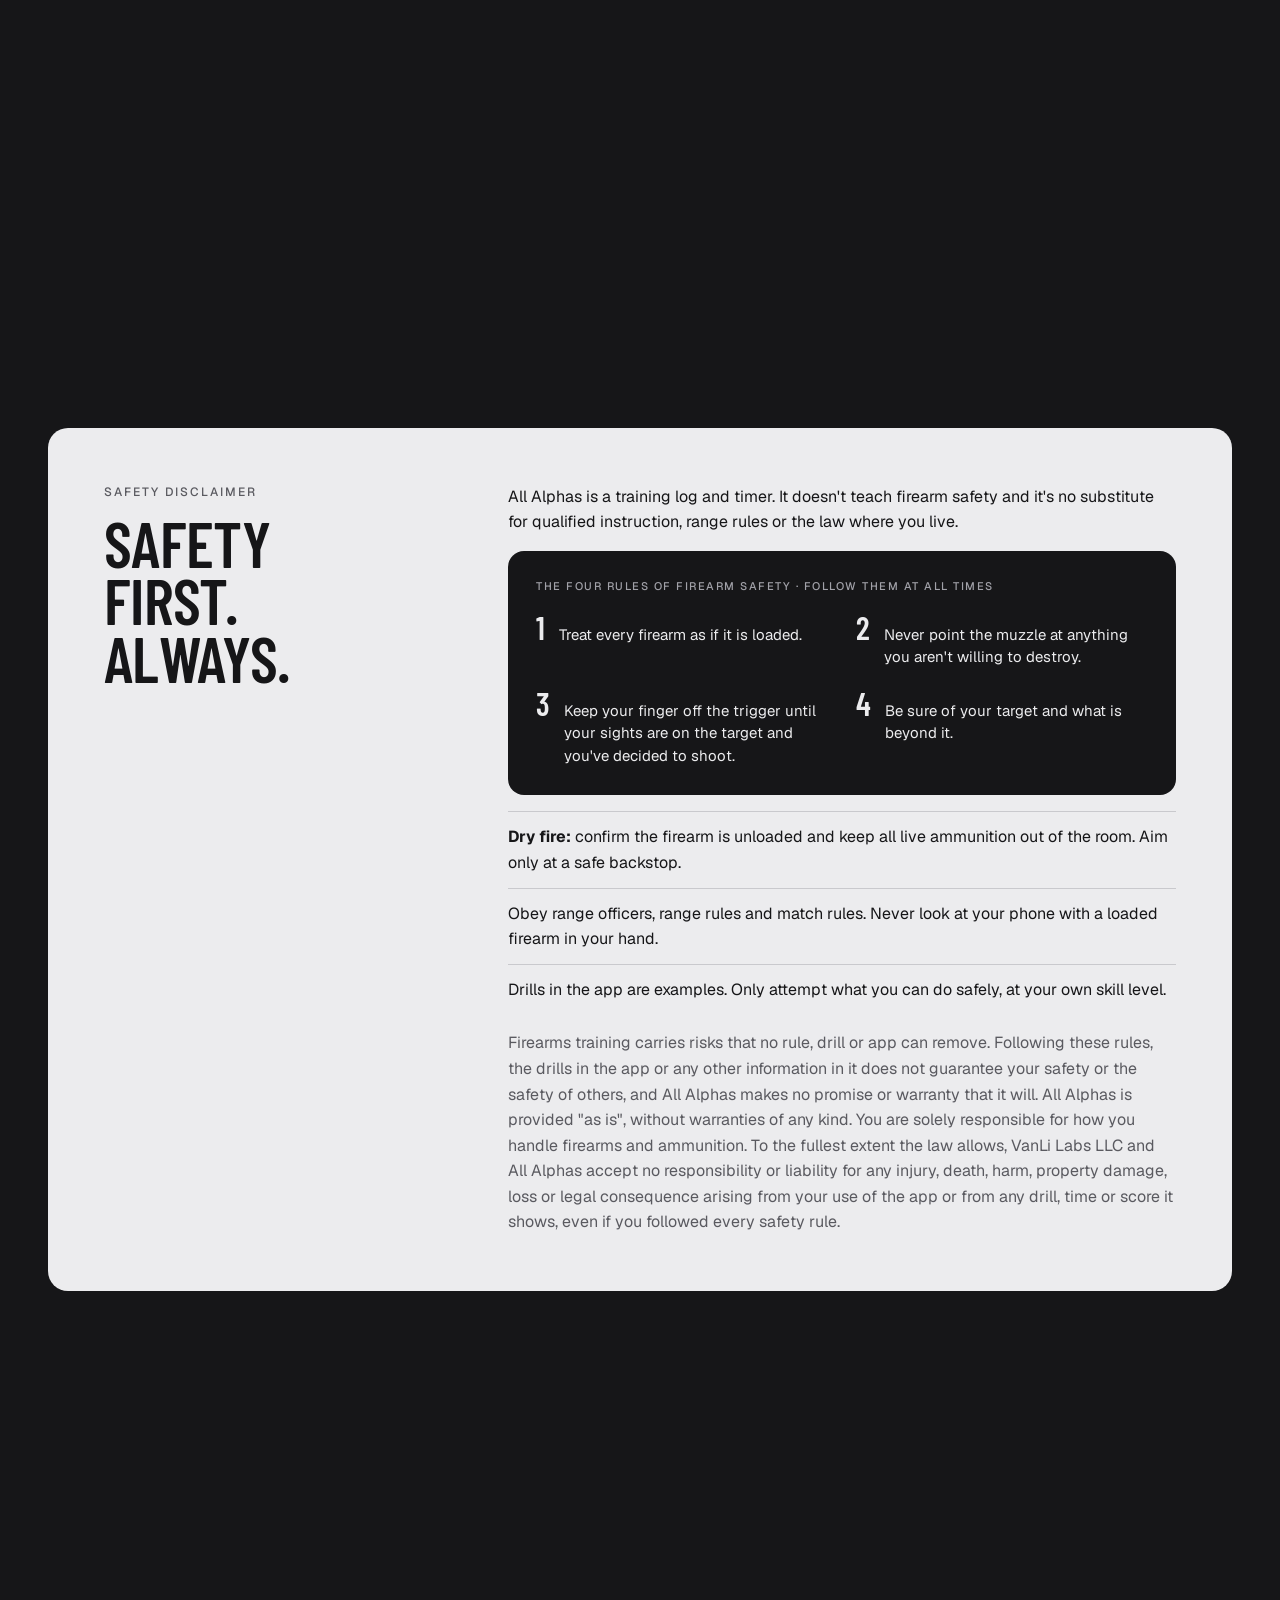
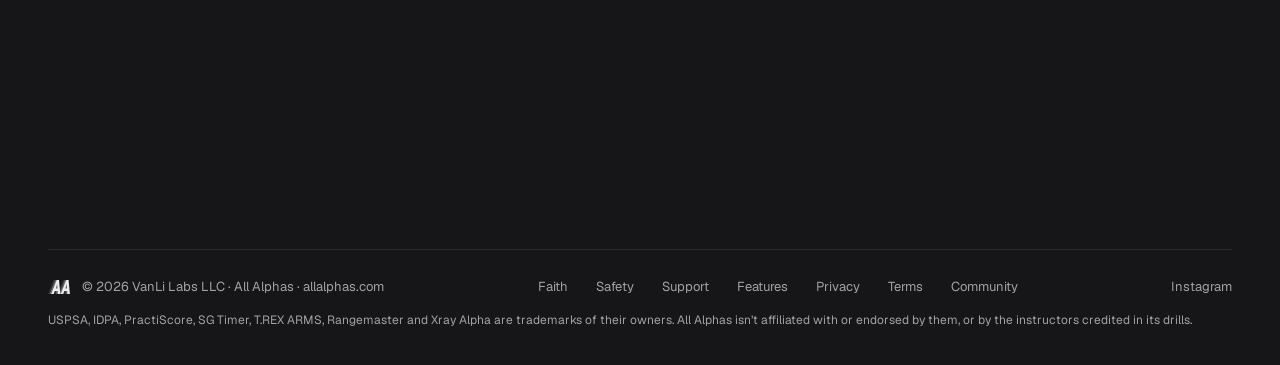
==== commit d9f1766d: "Drill credits back; T.REX ARMS, Rangemaster, Xray Alpha and credited instructors in the non-affiliat" ====
--- a/index.html
+++ b/index.html
@@ -183,7 +183,7 @@
   <div class="social-links">
     <a href="https://instagram.com/allalphas.app" target="_blank" rel="noopener">Instagram</a>
   </div>
-  <p class="tm">USPSA, IDPA, PractiScore and SG Timer are trademarks of their owners. All Alphas isn’t affiliated with or endorsed by them.</p>
+  <p class="tm">USPSA, IDPA, PractiScore, SG Timer, T.REX ARMS, Rangemaster and Xray Alpha are trademarks of their owners. All Alphas isn’t affiliated with or endorsed by them, or by the instructors credited in its drills.</p>
 </footer>
 
 <script src="/app.js?v=9"></script>
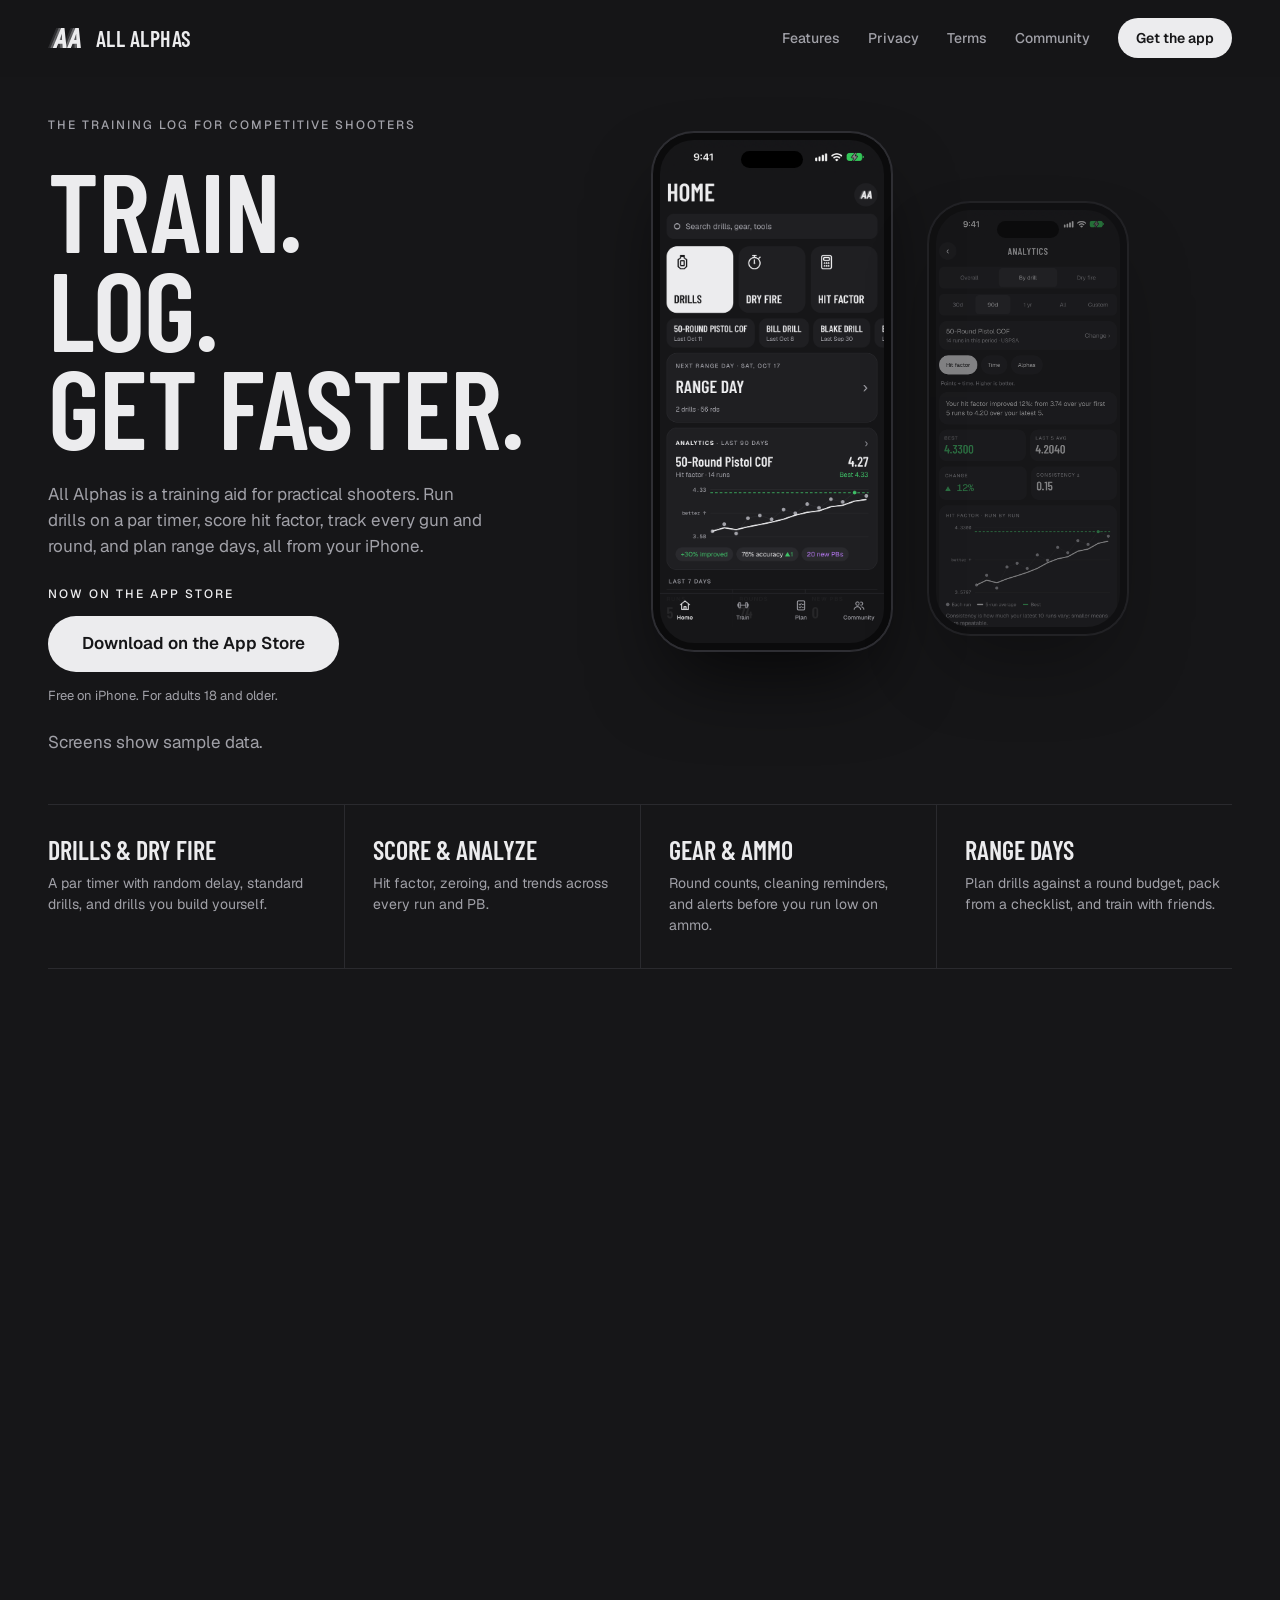
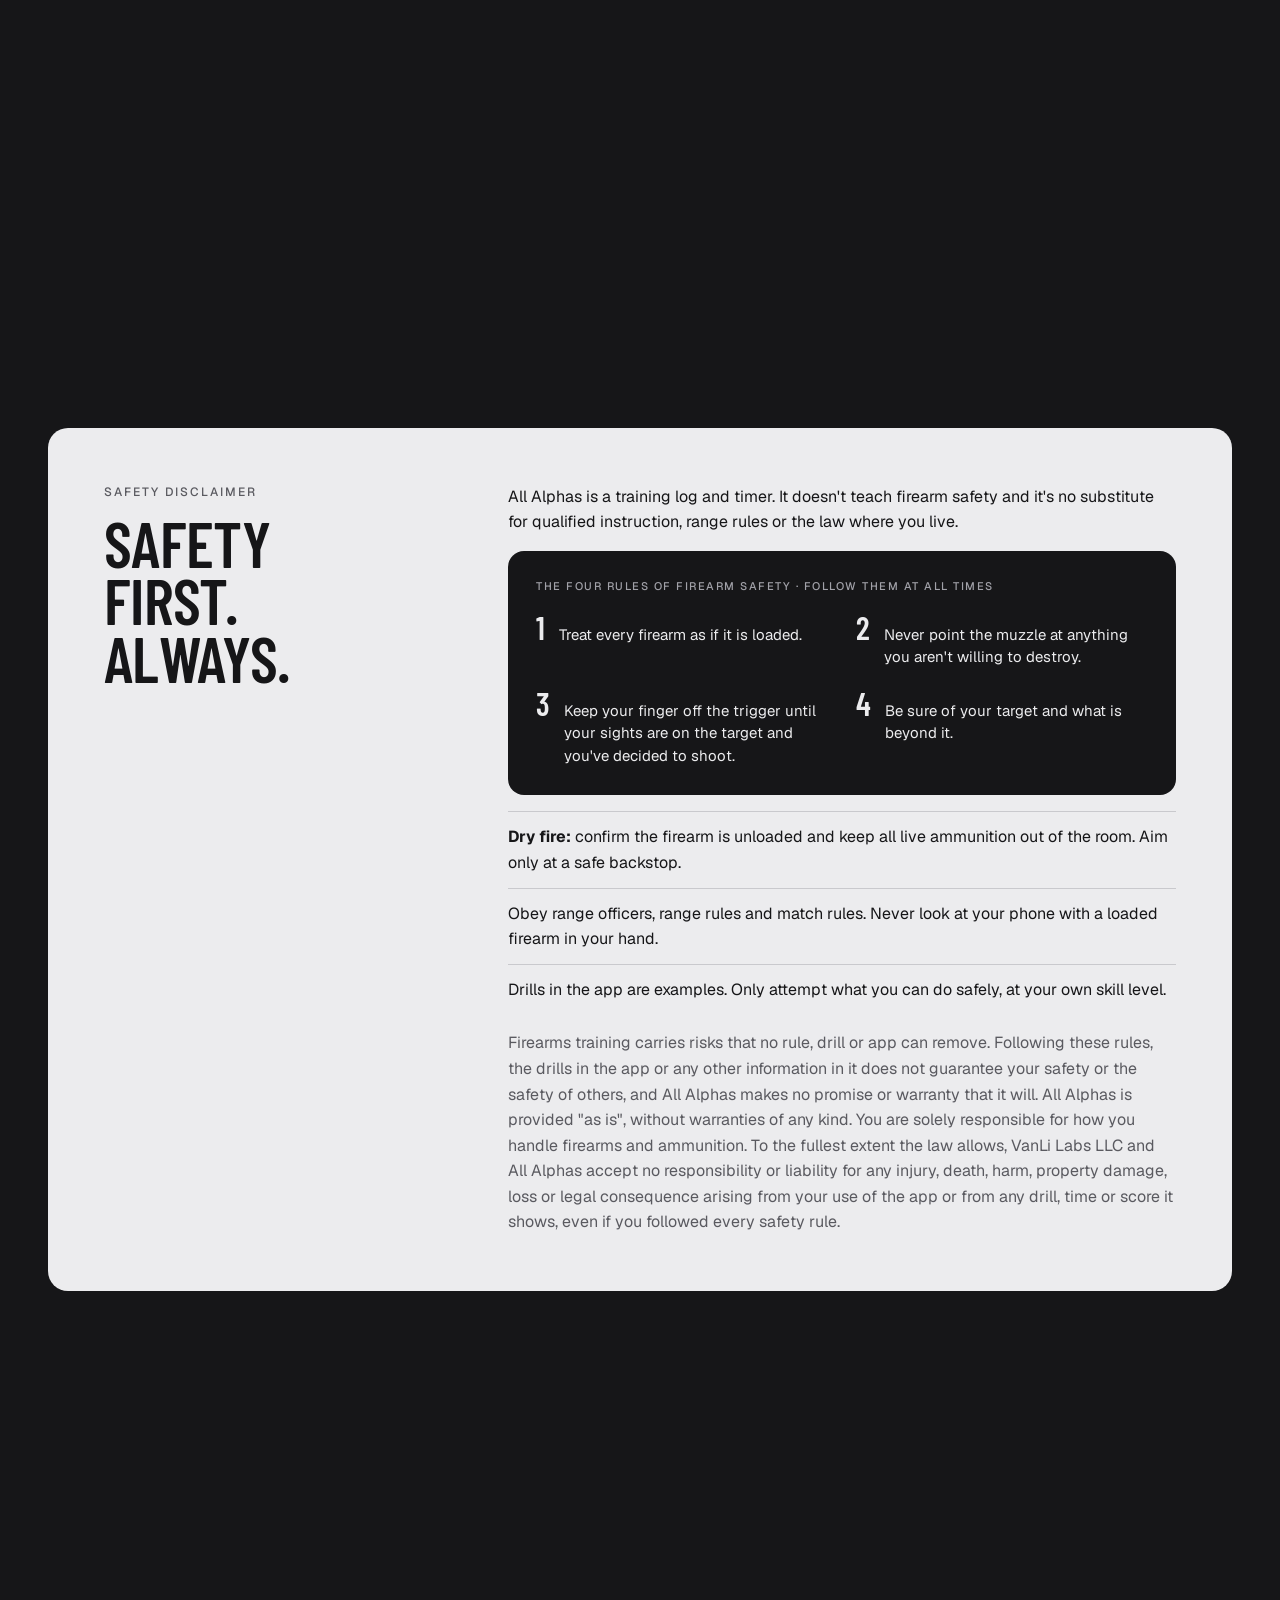
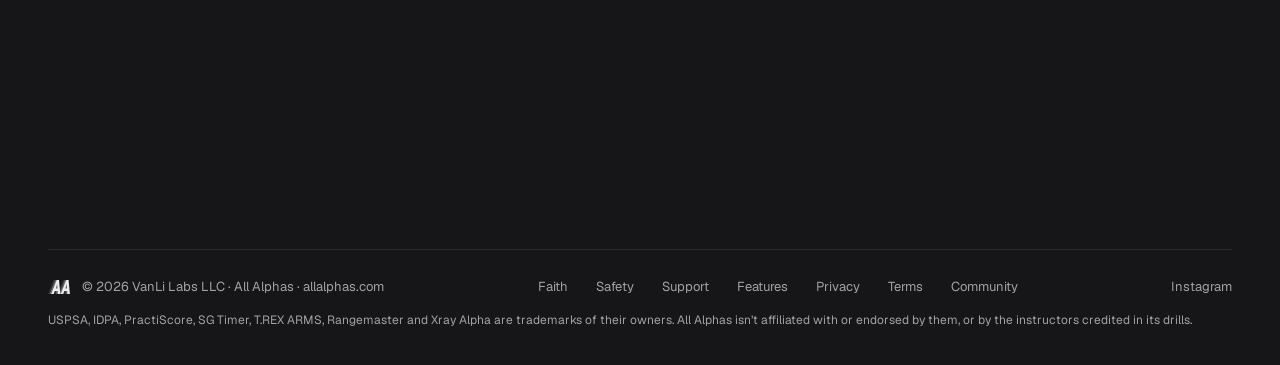
==== commit 749122c0: "App Store is live: every download link points to the App Store listing Co-Authored-By: Claude Opus 5" ====
--- a/index.html
+++ b/index.html
@@ -40,7 +40,7 @@
     <a class="nav-link" href="/privacy/">Privacy</a>
     <a class="nav-link" href="/terms/">Terms</a>
     <a class="nav-link" href="/community/">Community</a>
-    <a class="pill" href="https://testflight.apple.com/join/QeFHPPyd" target="_blank" rel="noopener" id="join-link">Join the beta</a>
+    <a class="pill" href="https://apps.apple.com/us/app/all-alphas/id6815810433" target="_blank" rel="noopener" id="join-link">Get the app</a>
   </div>
   <button class="nav-toggle" id="nav-toggle" aria-label="Open menu" aria-controls="nav-links" aria-expanded="false">&#9776;</button>
 </nav>
@@ -54,9 +54,9 @@
     <h1>TRAIN.<br>LOG.<br>GET FASTER.</h1>
     <p>All Alphas is a training aid for practical shooters. Run drills on a par timer, score hit factor, track every gun and round, and plan range days, all from your iPhone.</p>
     <div class="beta" id="beta">
-      <span class="beta-title">JOIN THE PUBLIC BETA</span>
-      <a class="pill download-btn" href="https://testflight.apple.com/join/QeFHPPyd" target="_blank" rel="noopener">Join on TestFlight</a>
-      <p class="beta-note">Opens in TestFlight. For adults 18 and older with an iPhone.</p>
+      <span class="beta-title">NOW ON THE APP STORE</span>
+      <a class="pill download-btn" href="https://apps.apple.com/us/app/all-alphas/id6815810433" target="_blank" rel="noopener">Download on the App Store</a>
+      <p class="beta-note">Free on iPhone. For adults 18 and older.</p>
     </div>
   </div>
   <div class="hero-art">
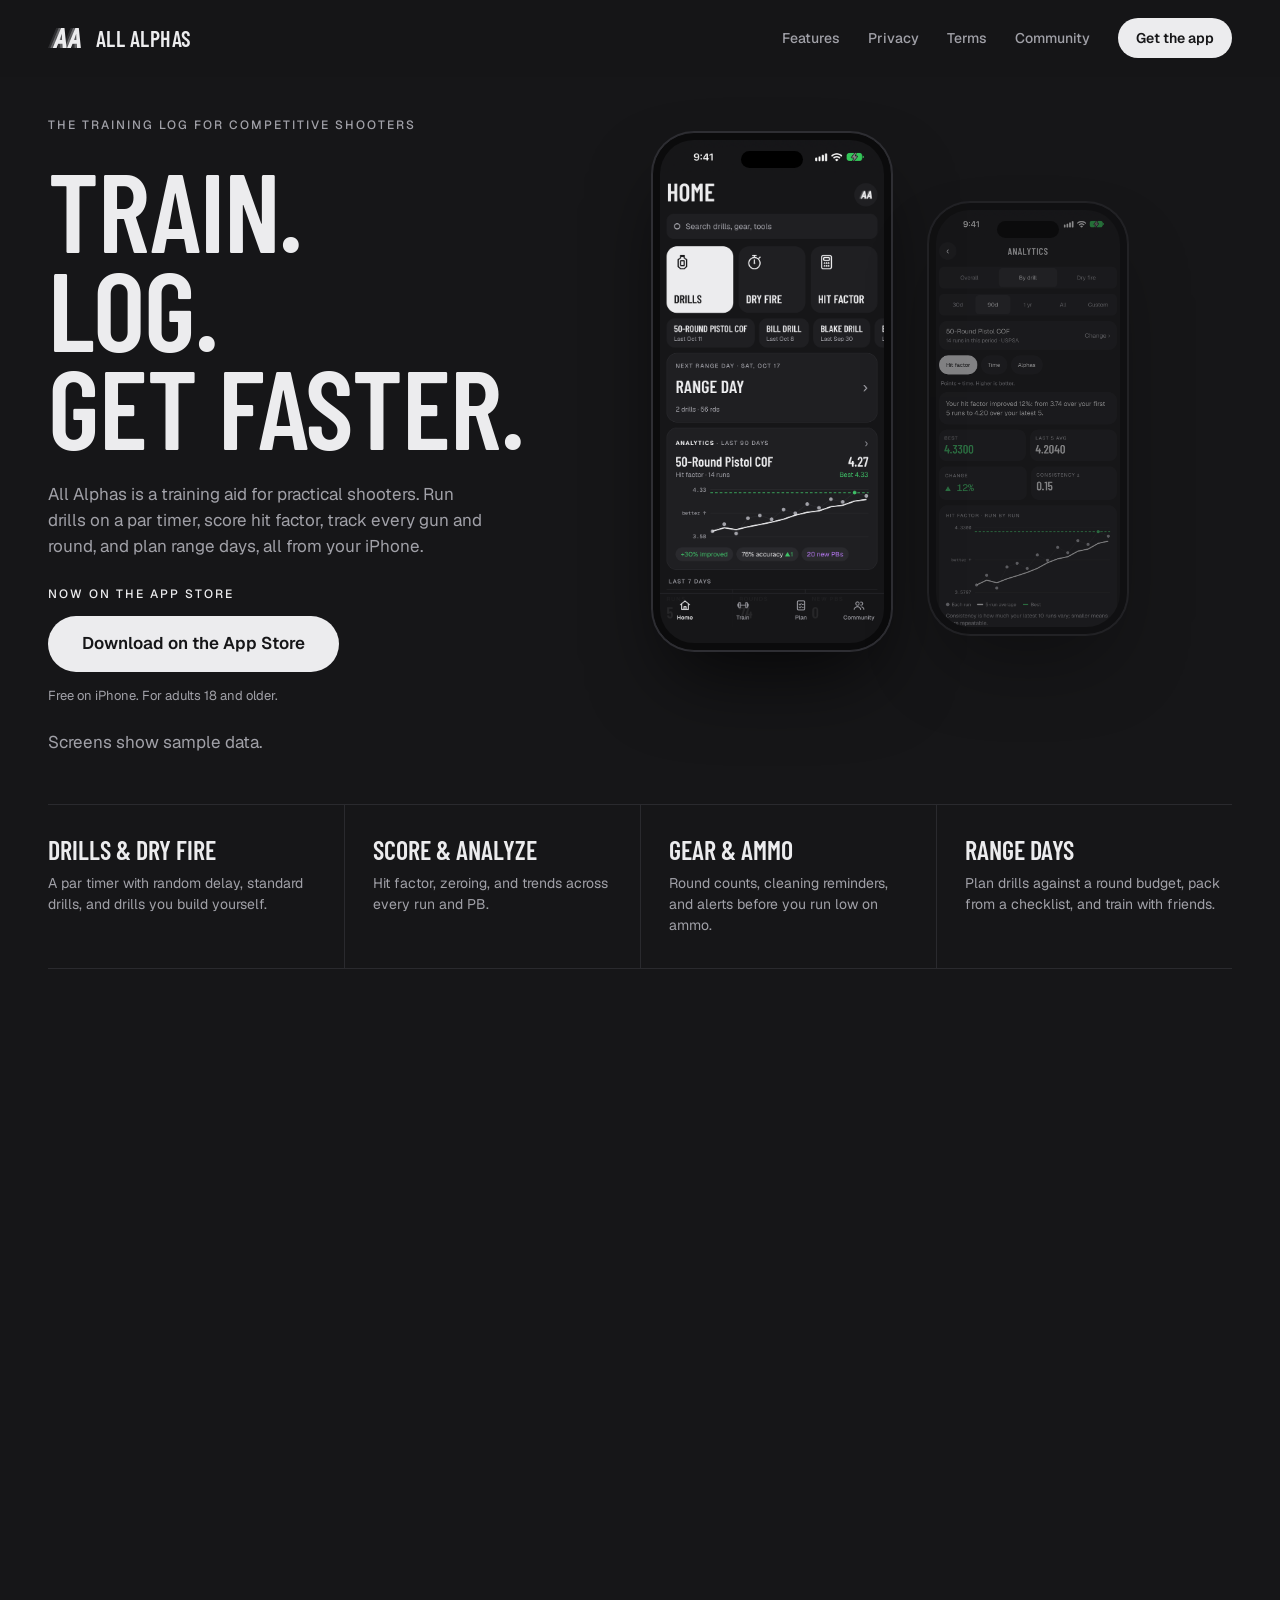
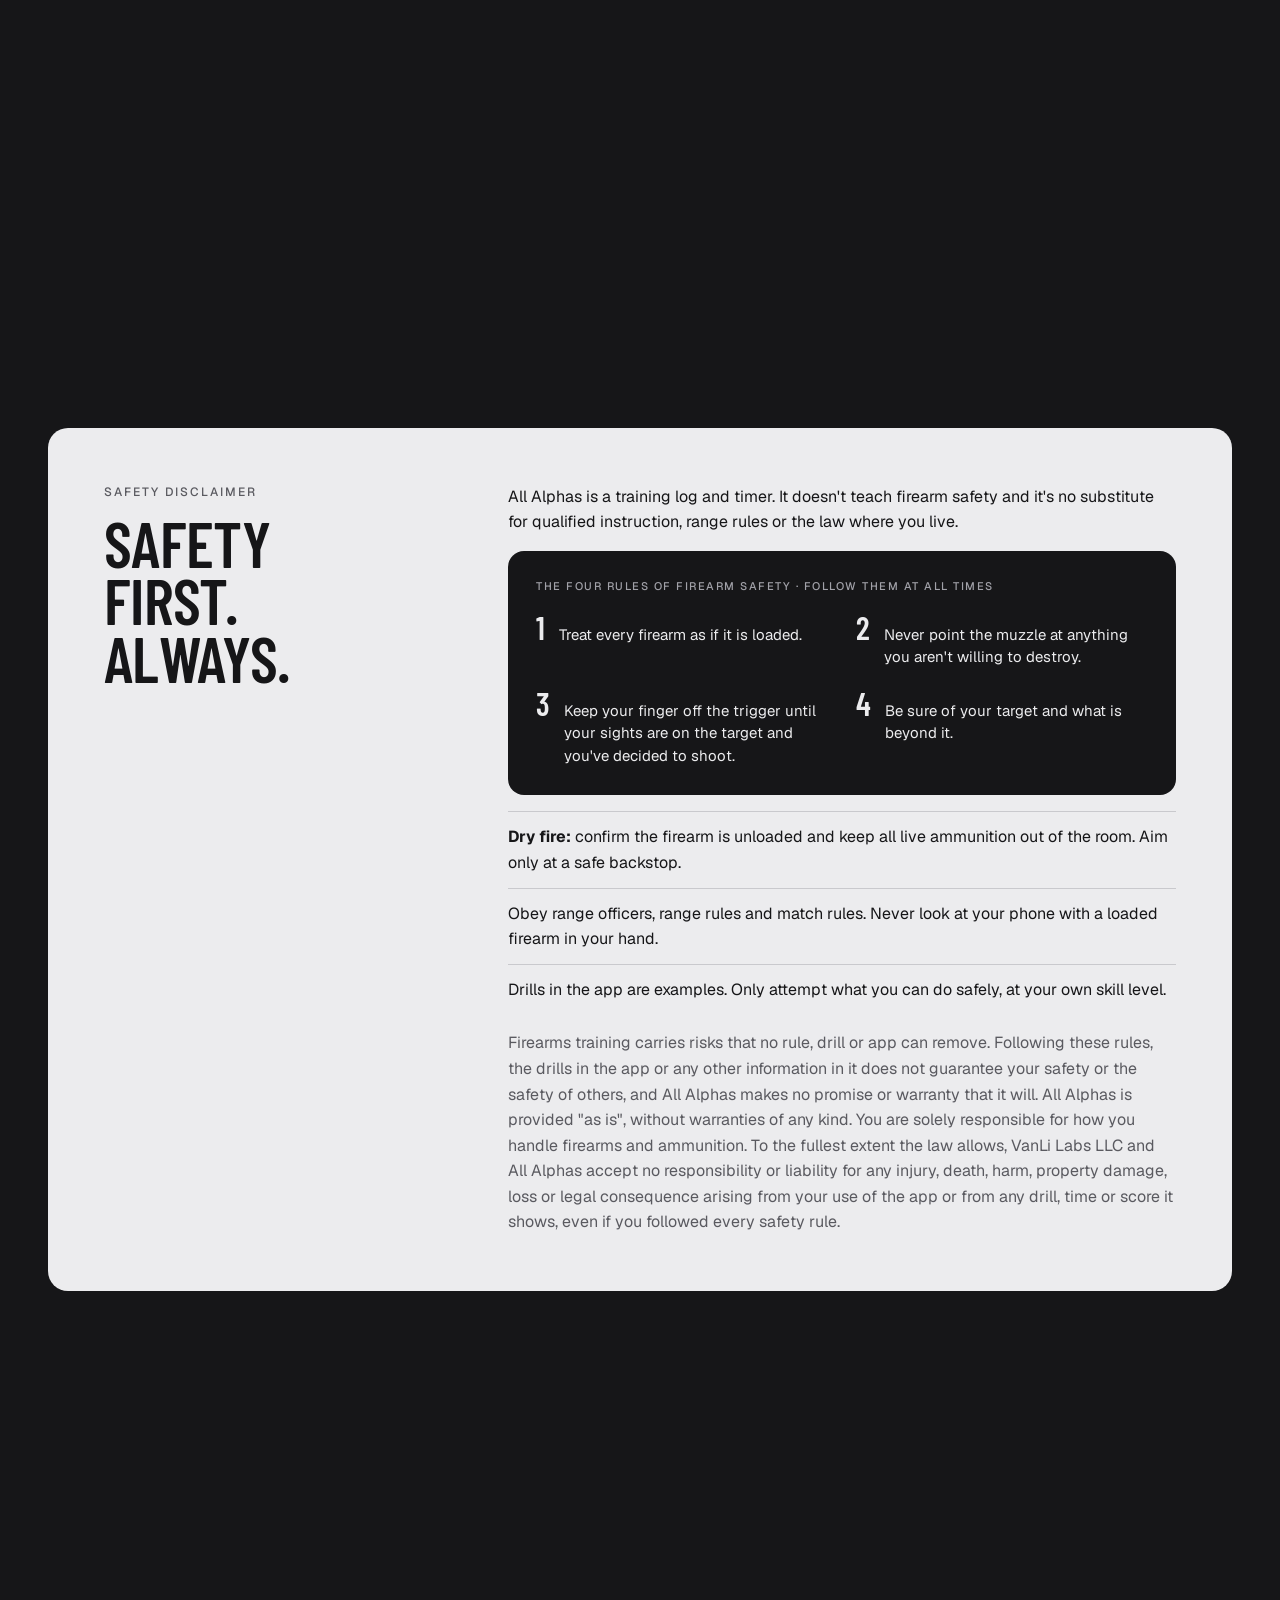
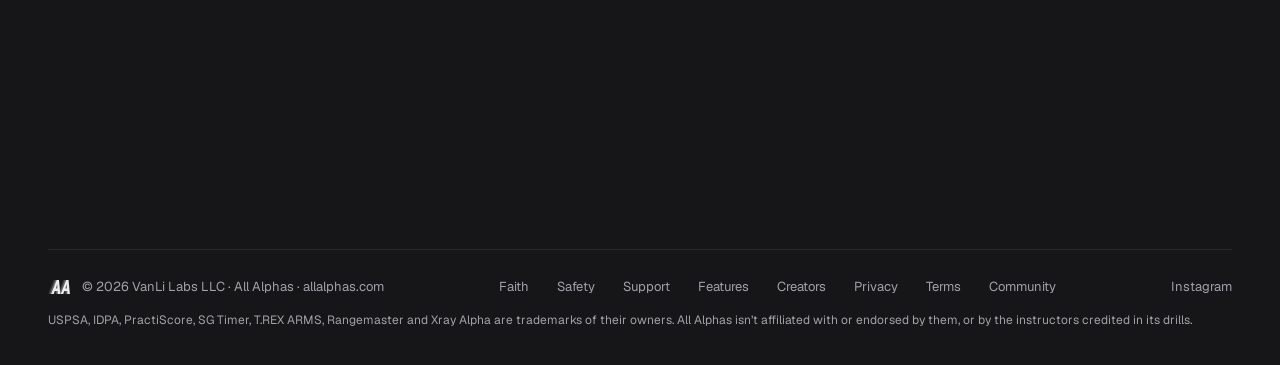
==== commit 88e93bdf: "Creators page: All Alphas Creator Program (free Pro, branded clips, drill sharing, early access), ap" ====
--- a/index.html
+++ b/index.html
@@ -11,7 +11,7 @@
 <link rel="canonical" href="https://allalphas.com/">
 <link rel="icon" type="image/png" href="/assets/favicon.png">
 <link rel="apple-touch-icon" href="/assets/icon.png">
-<link rel="stylesheet" href="/styles.css?v=15">
+<link rel="stylesheet" href="/styles.css?v=16">
 <script>
   // Old one-page links (/#privacy etc.) now live on their own pages.
   (function () {
@@ -176,6 +176,7 @@
     <a href="/#safety">Safety</a>
     <a href="/#support">Support</a>
     <a href="/features/">Features</a>
+    <a href="/creators/">Creators</a>
     <a href="/privacy/">Privacy</a>
     <a href="/terms/">Terms</a>
     <a href="/community/">Community</a>
--- a/styles.css
+++ b/styles.css
@@ -1187,3 +1187,63 @@
 /* Keyboard users can jump past the nav; it appears only when focused. */
 .skip-link { position: absolute; left: 16px; top: -60px; z-index: 100; padding: 10px 16px; border-radius: 8px; background: #fff; color: #111; font-weight: 600; }
 .skip-link:focus { top: 12px; }
+
+/* ---------- Creators page ---------- */
+
+.clip-mock { display: flex; justify-content: center; }
+
+/* A vertical run clip drawn in CSS: dark range-bay gradient, results panel in the top-left corner. */
+.clip-frame {
+  position: relative;
+  width: min(100%, 20rem);
+  aspect-ratio: 9 / 16;
+  border-radius: 28px;
+  overflow: hidden;
+  background:
+    radial-gradient(120% 60% at 70% 75%, rgba(196, 160, 110, .35), transparent 60%),
+    radial-gradient(80% 40% at 30% 20%, rgba(63, 193, 104, .18), transparent 70%),
+    linear-gradient(180deg, #2b2d31 0%, #1b1c1f 55%, #3a3328 100%);
+  box-shadow: 0 30px 80px rgba(0, 0, 0, .45), inset 0 0 0 1px rgba(255, 255, 255, .06);
+}
+
+.clip-panel {
+  position: absolute;
+  left: 6%;
+  top: 5%;
+  width: 66%;
+  padding: .875rem;
+  border-radius: 14px;
+  background: rgba(22, 22, 24, .45);
+  display: flex;
+  flex-direction: column;
+  gap: .5rem;
+  text-align: left;
+  text-shadow: 0 1px 6px rgba(0, 0, 0, .6);
+}
+
+.clip-drill { font: 600 .8125rem 'Geist', sans-serif; letter-spacing: .08em; }
+.clip-stats { display: flex; gap: 1rem; align-items: baseline; }
+.clip-big { font: 600 2rem/1 'Barlow Condensed', sans-serif; }
+.clip-unit { margin-left: .25rem; font: 500 .625rem 'Geist', sans-serif; letter-spacing: .1em; color: var(--mute); }
+.clip-pills { display: flex; flex-wrap: wrap; gap: .25rem; }
+.zone { padding: .125rem .4375rem; border-radius: 999px; font: 600 .625rem/1.4 'Geist', sans-serif; color: var(--inv-ink); text-shadow: none; }
+.zone.a { background: var(--good); }
+.zone.off { background: rgba(236, 236, 238, .15); color: var(--faint); }
+.zone.pb { background: var(--pb); }
+.clip-line { font: 500 .625rem 'Geist', sans-serif; letter-spacing: .06em; color: var(--mute); }
+.clip-brand { display: flex; align-items: center; gap: .375rem; padding-top: .5rem; border-top: 1px solid rgba(236, 236, 238, .18); font: 600 .625rem 'Geist', sans-serif; letter-spacing: .08em; }
+.clip-brand img { width: 14px; height: 14px; }
+.clip-handle { margin-left: auto; font-weight: 500; letter-spacing: 0; color: var(--mute); }
+
+.step-num { font: 500 .75rem 'Geist Mono', 'Geist', monospace; color: var(--good); letter-spacing: .1em; }
+.creator-rules { margin-top: 1.25rem; max-width: 46rem; line-height: 1.6; }
+.feat-card li a { color: var(--ink); text-decoration: underline; text-underline-offset: 2px; }
+
+@media (max-width: 56.25em) {
+  .clip-mock { margin-top: 1.5rem; }
+  .feat-hero .sample-note { text-align: center; }
+}
+
+@media (max-width: 40em) {
+  .help-grid { grid-template-columns: minmax(0, 1fr); }
+}
